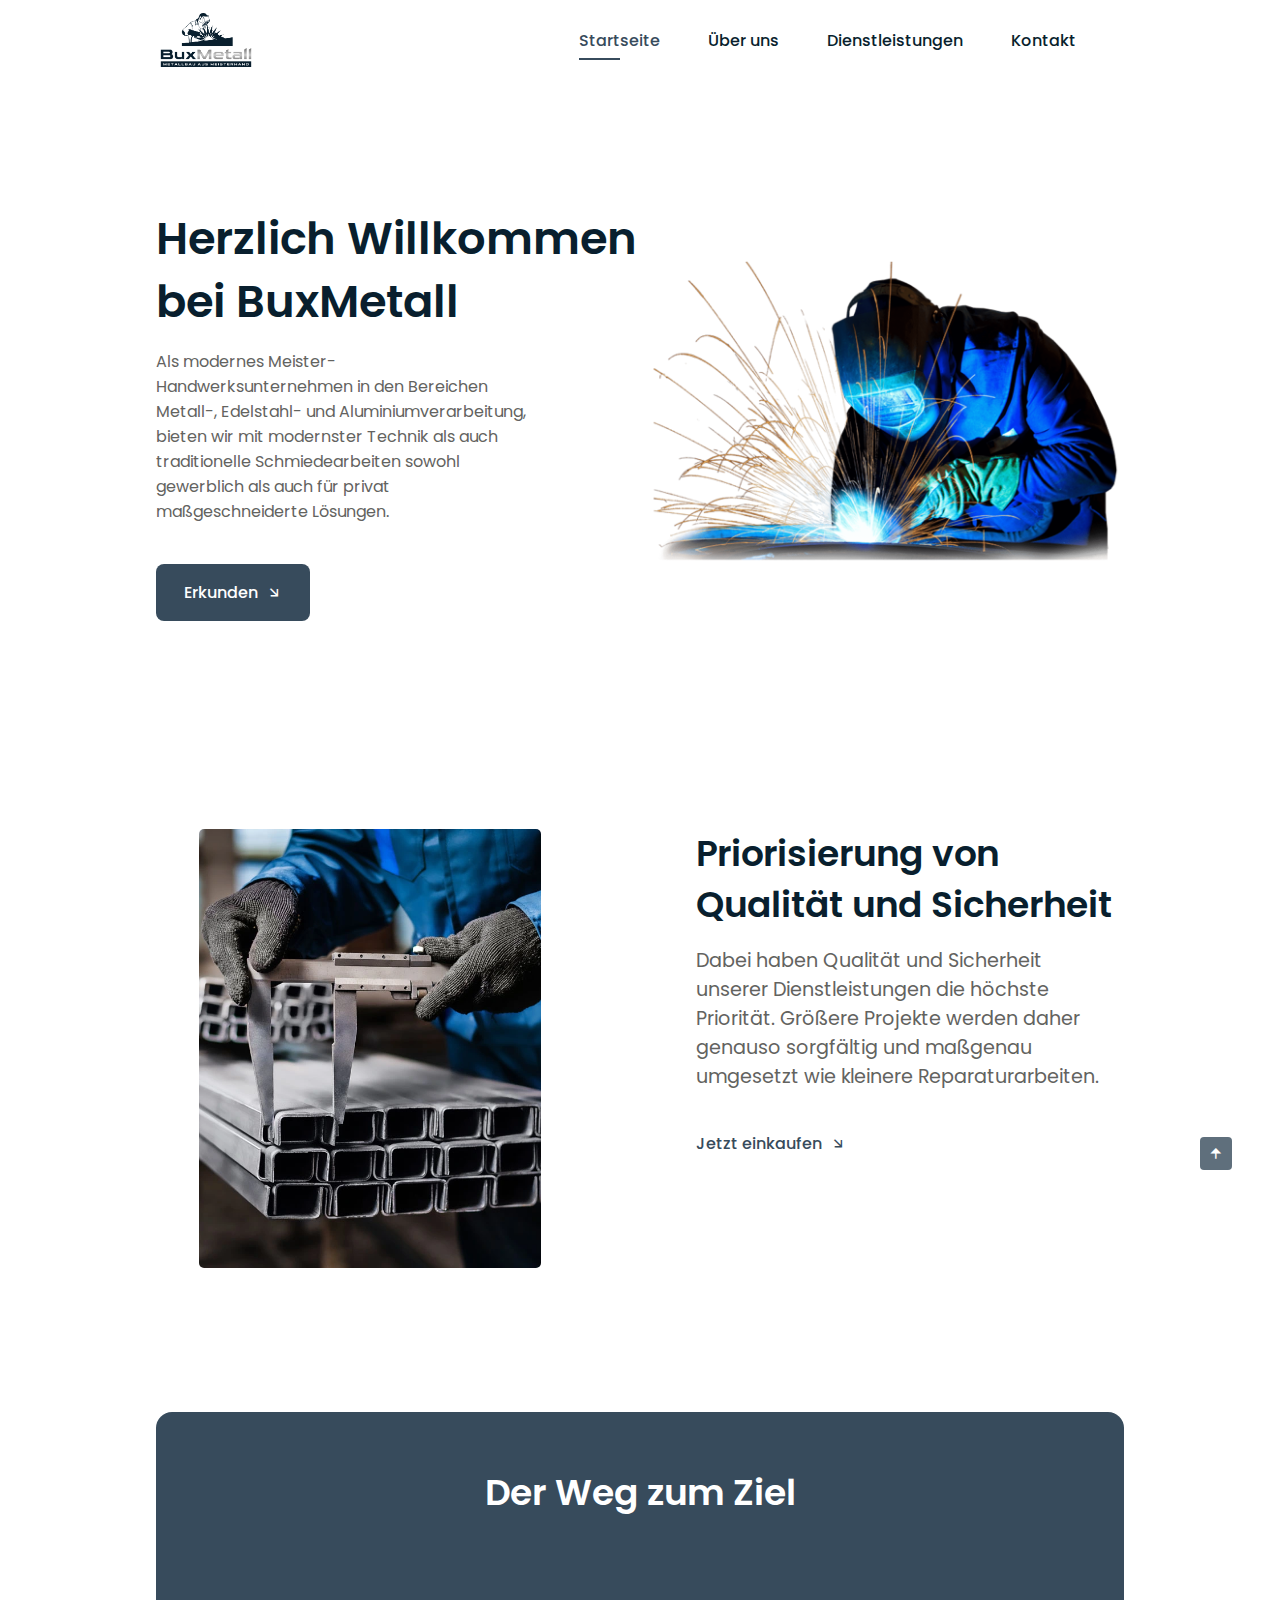
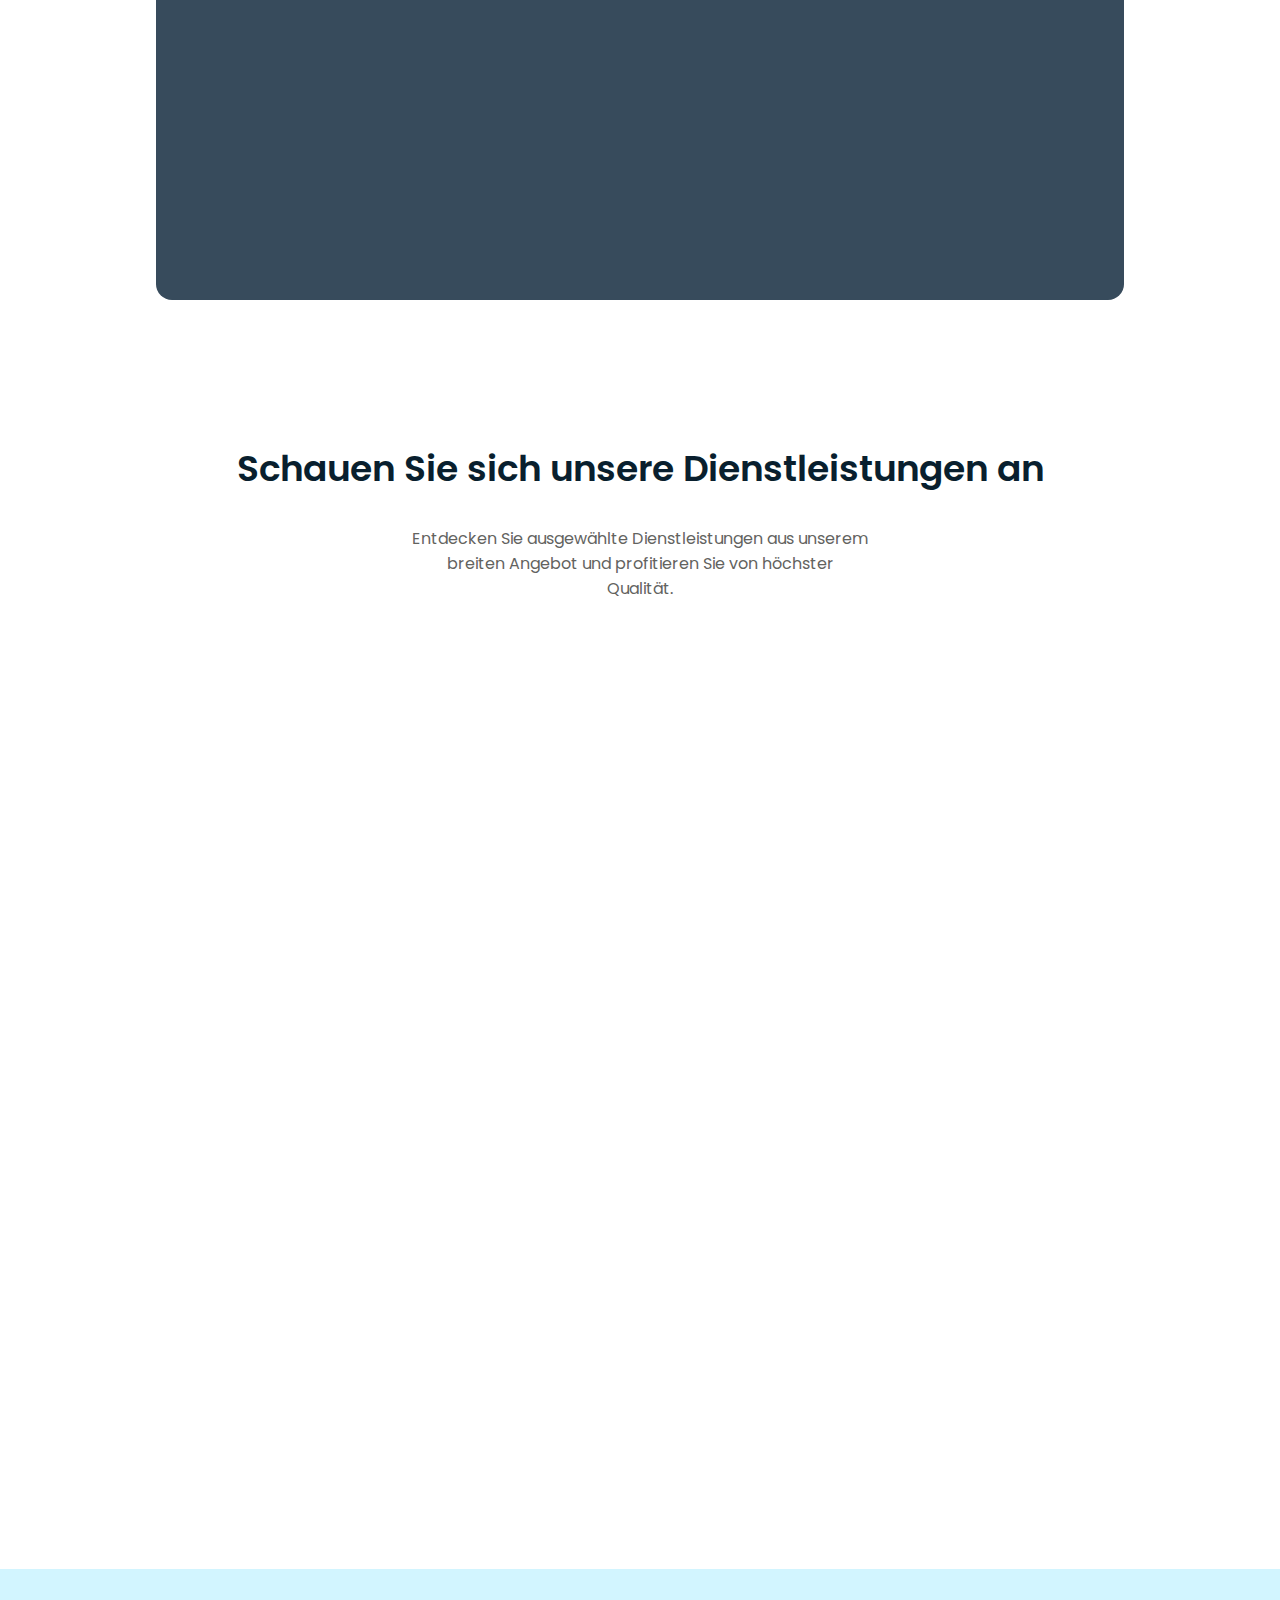
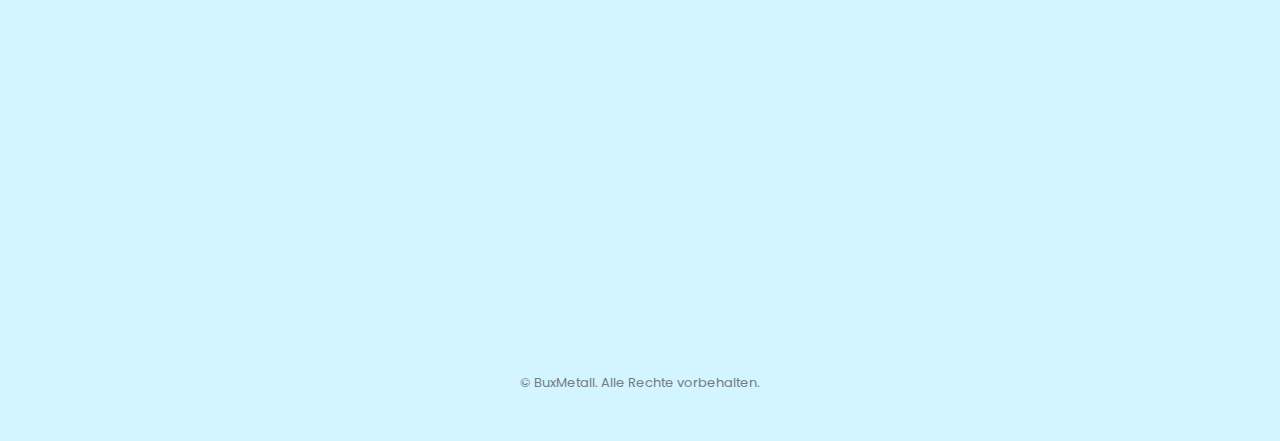
==== index.html @ 5f6705a1 "sa" ====
<!DOCTYPE html>
<html lang="de">
  <head>
    <meta charset="UTF-8" />
    <meta http-equiv="X-UA-Compatible" content="IE=edge" />
    <meta name="viewport" content="width=device-width, initial-scale=1.0" />
    <link
      rel="shortcut icon"
      href="images/BuxMetall-min.ico"
      type="image/x-icon"
    />
    <link href="css/remixi/fonts/remixicon.css" rel="stylesheet" />
    <link rel="stylesheet" href="css/master.css" />
    <title>BuxMetall</title>
  </head>
  <body>
    <!-- ========== HEADER ========== -->
    <header class="header" id="header">
      <nav class="nav container">
        <a href="#" class="nav__logo">
          <img src="images/BuxMetall-min.png" alt="" />
        </a>
        <div class="nav__menu" id="nav-menu">
          <ul class="nav__list">
            <li class="nav__item">
              <a href="#home" class="nav__link active-link">Startseite</a>
            </li>
            <li class="nav__item">
              <a href="#about" class="nav__link">Über uns</a>
            </li>
            <li class="nav__item">
              <a href="#products" class="nav__link">Dienstleistungen</a>
            </li>
            <li class="nav__item">
              <a href="#contact" class="nav__link">Kontakt</a>
            </li>
          </ul>
          <div class="nav__close" id="nav-close">
            <i class="ri-close-line"></i>
          </div>
        </div>
        <div class="nav__btns">
          <div class="nav__toggle" id="nav-toggle">
            <i class="ri-menu-line"></i>
          </div>
        </div>
      </nav>
    </header>
    <main class="main">
      <section class="home" id="home">
        <div class="home__container container grid">
          <img
            src="images/metalwork.webp"
            alt=""
            class="home__img"
            data-reveal="right"
            style="--delay: 0.3s"
          />
          <div class="home__data" data-reveal="left" style="--delay: 0.3s">
            <h1 class="home__title">
              Herzlich Willkommen <br />
              bei BuxMetall
            </h1>
            <p class="home__description">
              Als modernes Meister-Handwerksunternehmen in den Bereichen
              Metall-, Edelstahl- und Aluminiumverarbeitung, bieten wir mit
              modernster Technik als auch traditionelle Schmiedearbeiten sowohl
              gewerblich als auch für privat maßgeschneiderte Lösungen.
            </p>
            <a href="#about" class="button button--flex">
              Erkunden <i class="ri-arrow-right-down-line button__icon"></i>
            </a>
          </div>
        </div>
      </section>
      <section class="about section container" id="about">
        <div class="about__container grid">
          <img
            src="images/about-2.webp"
            loading="lazy"
            alt=""
            class="about__img"
            data-reveal="left"
            style="--delay: 0.2s"
          />
          <div class="about__data" data-reveal="right" style="--delay: 0.2s">
            <h2 class="section__title about__title">
              Priorisierung von Qualität und Sicherheit
            </h2>
            <div class="about__details">
              <p class="about__details-description">
                Dabei haben Qualität und Sicherheit unserer Dienstleistungen die
                höchste Priorität. Größere Projekte werden daher genauso
                sorgfältig und maßgenau umgesetzt wie kleinere
                Reparaturarbeiten.
              </p>
            </div>
            <a class="button--link button--flex">
              Jetzt einkaufen
              <i class="ri-arrow-right-down-line button__icon"></i>
            </a>
          </div>
        </div>
      </section>
      <!-- ========== STEPS ========== -->
      <section class="steps section container">
        <div class="steps__bg">
          <h2 class="section__title-center steps__title">Der Weg zum Ziel</h2>
          <div class="steps__container grid">
            <div class="steps__card" data-reveal style="--delay: 0.1s">
              <div class="steps__card-number">01</div>
              <h2 class="steps__card-title">Planung</h2>
              <p class="steps__card-description">
                Mit modernster Planungstechnologie und vertrauenswürdiger
                Beratung zum Modell Ihrer Idee.
              </p>
            </div>
            <div class="steps__card" data-reveal style="--delay: 0.2s">
              <div class="steps__card-number">02</div>
              <h2 class="steps__card-title">Anfertigung</h2>
              <p class="steps__card-description">
                Die Verarbeitung Ihres Wunschprojekts.
              </p>
            </div>
            <div class="steps__card" data-reveal style="--delay: 0.3s">
              <div class="steps__card-number">03</div>
              <h2 class="steps__card-title">Montage</h2>
              <p class="steps__card-description">
                Die erfolgreiche Montage Ihres Wunschprojekts.
              </p>
            </div>
          </div>
        </div>
      </section>
      <!--==================== PRODUCTS ====================-->
      <section class="products section container" id="products">
        <h2 class="section__title-center">
          Schauen Sie sich unsere Dienstleistungen an
        </h2>
        <p class="product__description">
          Entdecken Sie ausgewählte Dienstleistungen aus unserem breiten Angebot
          und profitieren Sie von höchster Qualität.
        </p>
        <div class="product__container grid">
          <article class="product__card" data-reveal style="--delay: 0.2s">
            <div class="product__circle"></div>
            <img
              src="images/service1.webp"
              alt="service"
              class="product__img"
              loading="lazy"
            />
            <h3 class="product__title">Balkone</h3>
          </article>
          <article class="product__card" data-reveal style="--delay: 0.2s">
            <div class="product__circle"></div>
            <img
              src="images/service2.webp"
              alt="service"
              class="product__img"
              loading="lazy"
            />
            <h3 class="product__title">Edelstahlhandläufe</h3>
          </article>
          <article class="product__card" data-reveal style="--delay: 0.2s">
            <div class="product__circle"></div>
            <img
              src="images/newserv.webp"
              alt="service"
              class="product__img"
              loading="lazy"
            />
            <h3 class="product__title">Absperrungen</h3>
          </article>
          <article class="product__card" data-reveal style="--delay: 0s">
            <div class="product__circle"></div>
            <img
              src="images/service4.webp"
              alt="service"
              class="product__img"
              loading="lazy"
            />
            <h3 class="product__title">Überdachungen</h3>
          </article>
          <article class="product__card" data-reveal style="--delay: 0s">
            <div class="product__circle"></div>
            <img
              src="images/service5test.webp"
              alt="service"
              class="product__img"
              loading="lazy"
            />
            <h3 class="product__title">Türen</h3>
          </article>
          <article class="product__card" data-reveal style="--delay: 0s">
            <div class="product__circle"></div>
            <img
              src="images/newserv2.webp"
              alt="service"
              class="product__img"
              loading="lazy"
            />
            <h3 class="product__title">Eingänge</h3>
          </article>
        </div>
      </section>

      <!--==================== CONTACT ====================-->
      <section class="contact section container" id="contact">
        <div class="contact__container grid">
          <div class="contact__box" data-reveal="left" style="--delay: 0.2s">
            <h2 class="section__title">
              Kontaktieren Sie uns gerne. Wir erstellen Ihnen ein Angebot für
              Ihr persönliches Projekt.
            </h2>
          </div>
          <div class="contact__data" data-reveal="right" style="--delay: 0.2s">
            <div class="contact__information">
              <h3 class="contact__subtitle">Telefonische Erreichbarkeit</h3>
              <span class="contact__description">
                <i class="ri-phone-line contact__icon"></i>
                +49015758510192
              </span>
            </div>
            <div class="contact__information">
              <h3 class="contact__subtitle">Schreiben Sie uns per E-Mail</h3>
              <span class="contact__description">
                <i class="ri-mail-line contact__icon"></i>
                info@buxmetall.de
              </span>
            </div>
          </div>
        </div>
      </section>
      <!--==================== FOOTER ====================-->
      <footer class="footer section">
        <div
          class="footer__container grid container"
          data-reveal
          style="--delay: 0.2s"
        >
          <div class="footer__content">
            <img
              class="footer-img"
              src="images/BuxMetall-min.png"
              loading="lazy"
              alt=""
            />
          </div>
          <div class="footer__content">
            <h3 class="footer__title">Adresse</h3>
            <ul class="footer__data">
              <li class="footer__information">Matthias-Claudius-Straße 12</li>
              <li class="footer__information">21629 Neu Wulmstorf</li>
            </ul>
          </div>
          <div class="footer__content">
            <h3 class="footer__title">Öffnungszeiten</h3>
            <ul class="footer__data">
              <li class="footer__information">
                <div class="footer__information-title">Montag – Donnerstag</div>
                <div class="footer__information-hours">
                  Von 07:00 Uhr bis 17:00 Uhr
                </div>
              </li>
              <li class="footer__information">
                <div class="footer__information-title">Freitag</div>
                <div class="footer__information-hours">
                  Von 07:00 Uhr bis 13:30 Uhr
                </div>
              </li>
            </ul>
          </div>

          <div class="footer__content">
            <h3 class="footer__title">Kontaktiere uns</h3>
            <ul class="footer__data">
              <li class="footer__information">+49015758510192</li>
              <li class="social">
                <a
                  href="https://www.facebook.com/profile.php?id=100093077660951"
                  class="footer__social-link"
                >
                  <i class="ri-facebook-fill"></i>
                </a>
                <a
                  href="https://www.instagram.com/bux.metall/?igshid=MzRlODBiNWFlZA%3D%3D/"
                  class="footer__social-link"
                >
                  <i class="ri-instagram-line"></i>
                </a>
                <a
                  href="https://wa.me/49015758510192"
                  class="footer__social-link"
                >
                  <i class="ri-whatsapp-fill"></i>
                </a>
              </li>
            </ul>
          </div>
        </div>
        <p class="footer__copy">&#169; BuxMetall. Alle Rechte vorbehalten.</p>
      </footer>
      <!-- ========== SCROLL UP ========== -->
      <a href="#" class="scrollup" id="scroll-up">
        <i class="ri-arrow-up-fill scrollup__icon"></i>
      </a>
    </main>
    <script src="js/main.js"></script>
  </body>
</html>
---- css/master.css ----
@import url("https://fonts.googleapis.com/css2?family=Poppins:wght@400;500;600;700&display=swap");

/*=============== VARIABLES CSS ===============*/
:root {
  --header-height: 3.5rem; /*56px*/

  /*========== Colors ==========*/
  /*Color mode HSL(hue, saturation, lightness)*/
  --hue: 152;
  --first-color: #374b5c;
  --first-color-alt: #2c3c4b;
  --first-color-light: #91c6f5;
  --first-color-lighten: #f1f1e6;
  --title-color: #091f2e;
  --text-color: #63635f;
  --text-color-light: #767c81;
  --body-color: hsl(var(--hue), 0%, 100%);
  --container-color: #fff;

  /*========== Font and typography ==========*/
  /*.5rem = 8px | 1rem = 16px ...*/
  --body-font: "Poppins", sans-serif;
  --big-font-size: 2rem;
  --h1-font-size: 1.5rem;
  --h2-font-size: 1.25rem;
  --h3-font-size: 1rem;
  --normal-font-size: 0.938rem;
  --small-font-size: 0.813rem;
  --smaller-font-size: 0.75rem;

  /*========== Font weight ==========*/
  --font-medium: 500;
  --font-semi-bold: 600;

  /*========== Margenes Bottom ==========*/
  /*.5rem = 8px | 1rem = 16px ...*/
  --mb-0-5: 0.5rem;
  --mb-0-75: 0.75rem;
  --mb-1: 1rem;
  --mb-1-5: 1.5rem;
  --mb-2: 2rem;
  --mb-2-5: 2.5rem;

  /*========== z index ==========*/
  --z-tooltip: 10;
  --z-fixed: 100;
}

/* Responsive typography */
@media screen and (min-width: 968px) {
  :root {
    --big-font-size: 3.5rem;
    --h1-font-size: 2.25rem;
    --h2-font-size: 1.5rem;
    --h3-font-size: 1.25rem;
    --normal-font-size: 1rem;
    --small-font-size: 0.875rem;
    --smaller-font-size: 0.813rem;
  }
}
/* ========== BASE ========== */
* {
  box-sizing: border-box;
  padding: 0;
  margin: 0;
}

html {
  scroll-behavior: smooth;
}

body,
button,
input,
textarea {
  font-family: var(--body-font);
  font-size: var(--normal-font-size);
}

body {
  margin: var(--header-height) 0 0 0;
  background-color: var(--body-color);
  color: var(--text-color);
  transition: 0.4s ease-in-out;
  -webkit-transition: 0.4s ease-in-out;
  -moz-transition: 0.4s ease-in-out;
  -ms-transition: 0.4s ease-in-out;
  -o-transition: 0.4s ease-in-out;
}
button {
  cursor: pointer;
  border: none;
  outline: none;
}

h1,
h2,
h3 {
  color: var(--title-color);
  font-weight: var(--font-semi-bold);
}

ul {
  list-style: none;
}
a {
  text-decoration: none;
}
image {
  max-width: 100%;
  height: auto;
}

.nav__btns {
  display: inline-flex;
  align-items: center;
  column-gap: 1rem;
}

/* ======== REUSABLE CSS CLASES ========== */

.section {
  padding: 5.5rem 0 1rem;
}

.section__title,
.section__title-center {
  font-size: var(--h2-font-size);
  margin-bottom: var(--mb-2);
  line-height: 140%;
}

.section__title-center {
  text-align: center;
}

.container {
  max-width: 968px;
  margin-left: var(--mb-1-5);
  margin-right: var(--mb-1-5);
}
.grid {
  display: grid;
}
.main {
  overflow: hidden;
}
/* ========== HEADER ========== */

.header {
  width: 100%;
  background-color: var(--body-color);
  position: fixed;
  top: 0;
  left: 0;
  z-index: var(--z-fixed);
  transition: 0.4s ease-in-out;
  -webkit-transition: 0.4s ease-in-out;
  -moz-transition: 0.4s ease-in-out;
  -ms-transition: 0.4s ease-in-out;
  -o-transition: 0.4s ease-in-out;
}

.nav {
  height: var(--header-height);
  display: flex;
  justify-content: space-between;
  align-items: center;
}

.nav__logo,
.nav__toggle,
.nav__close {
  color: var(--title-color);
}
.nav__logo {
  width: 100px;
  height: 100px;
  text-transform: uppercase;
  font-weight: 700;
  letter-spacing: -1px;
  display: inline-flex;
  align-items: center;
  column-gap: 0.5rem;
  transition: 0.3s;
  -webkit-transition: 0.3s;
  -moz-transition: 0.3s;
  -ms-transition: 0.3s;
  -o-transition: 0.3s;
}
.nav__logo img {
  width: 100%;
  height: 100%;
}
.nav__logo:hover {
  color: var(--first-color);
}

.nav__logo-icon {
  font-size: 1.15rem;
  color: var(--first-color);
}

.nav__toggle {
  display: inline-flex;
  font-size: 1.25rem;
  cursor: pointer;
}

@media screen and (max-width: 767px) {
  .nav__menu {
    position: fixed;
    background-color: var(--container-color);
    width: 80%;
    height: 100%;
    top: 0;
    right: -100%;
    box-shadow: -2px 0 4px hsla(var(--hue), 24%, 15%, 0.1);
    padding: 4rem 0 0 3rem;
    border-radius: 1rem 0 0 1rem;
    -webkit-border-radius: 1rem 0 0 1rem;
    -moz-border-radius: 1rem 0 0 1rem;
    -ms-border-radius: 1rem 0 0 1rem;
    -o-border-radius: 1rem 0 0 1rem;
    transition: 0.3s;
    -webkit-transition: 0.3s;
    -moz-transition: 0.3s;
    -ms-transition: 0.3s;
    -o-transition: 0.3s;
    z-index: var(--z-fixed);
  }
}

.nav__close {
  position: absolute;
  font-size: 1.5rem;
  top: 1rem;
  right: 1.25rem;
  cursor: pointer;
}

.nav__list {
  display: flex;
  flex-direction: column;
  row-gap: 1.5rem;
}
.nav__link {
  color: var(--title-color);
  font-weight: var(--font-medium);
  transition: 0.3s;
  -webkit-transition: 0.3s;
  -moz-transition: 0.3s;
  -ms-transition: 0.3s;
  -o-transition: 0.3s;
}

.nav__link:hover {
  color: var(--first-color);
}

.show-menu {
  right: 0;
}
.scroll-header {
  box-shadow: 0 1px 4px hsla(var(--hue), 4%, 15%, 0.1);
}

.active-link {
  position: relative;
  color: var(--first-color);
}
.active-link::after {
  content: "";
  width: 50%;
  height: 2px;
  background-color: var(--first-color);
  position: absolute;
  left: 0;
  bottom: -0.5rem;
}

/*=============== HOME ===============*/

.home {
  padding: 3.5rem 0 2rem;
}

.home__container {
  position: relative;
  row-gap: 2rem;
}

.home__img {
  max-width: 100%;
  height: auto;
  justify-self: center;
}

.home__title {
  font-size: 2.8rem;
  line-height: 140%;
  margin-bottom: var(--mb-1);
}

.home__description {
  margin-bottom: var(--mb-2-5);
}

/*=============== buttons ===============*/
.button {
  display: inline-block;
  background-color: var(--first-color);
  color: #fff;
  padding: 1rem 1.75rem;
  font-weight: var(--font-medium);
  border-radius: 0.5rem;
  -webkit-border-radius: 0.5rem;
  -moz-border-radius: 0.5rem;
  -ms-border-radius: 0.5rem;
  -o-border-radius: 0.5rem;
  transition: 0.3s;
  -webkit-transition: 0.3s;
  -moz-transition: 0.3s;
  -ms-transition: 0.3s;
  -o-transition: 0.3s;
}

.button__icon {
  transition: 0.3s;
  -webkit-transition: 0.3s;
  -moz-transition: 0.3s;
  -ms-transition: 0.3s;
  -o-transition: 0.3s;
}
.button:hover .button__icon {
  transform: translateX(0.25rem);
  -webkit-transform: translateX(0.25rem);
  -moz-transform: translateX(0.25rem);
  -ms-transform: translateX(0.25rem);
  -o-transform: translateX(0.25rem);
}
.button--flex {
  display: inline-flex;
  align-items: center;
  column-gap: 0.5rem;
}
.button--link {
  color: var(--first-color);
  font-weight: var(--font-medium);
  cursor: pointer;
}
.button--link:hover .button__icon {
  transform: translateX(0.25rem);
  -webkit-transform: translateX(0.25rem);
  -moz-transform: translateX(0.25rem);
  -ms-transform: translateX(0.25rem);
  -o-transform: translateX(0.25rem);
}
/*=============== ABOUT ===============*/

.about {
  row-gap: 2rem;
}

.about__img {
  max-width: 80%;
  height: auto;
  justify-self: center;
  border-radius: 5px;
}
.about__title {
  margin-bottom: var(--mb-1);
}
.about__description {
  margin-bottom: var(--mb-2);
}
.about__details {
  display: grid;
  row-gap: 1rem;
  margin-bottom: var(--mb-2-5);
}
.about__details-description {
  display: inline-flex;
  column-gap: 0.5rem;
  font-size: 1.2rem;
  text-wrap: balance;
}
.about__container {
  row-gap: 2rem;
}

.about__details-icon {
  font-size: 1rem;
  color: var(--first-color);
  margin-top: 0.15rem;
}
/*=============== STEPS ===============*/

.steps__bg {
  background-color: var(--first-color);
  padding: 3rem 2rem 2rem;
  border-radius: 1rem;
  -webkit-border-radius: 1rem;
  -moz-border-radius: 1rem;
  -ms-border-radius: 1rem;
  -o-border-radius: 1rem;
}

.steps__container {
  gap: 2rem;
  padding-top: 1rem;
}
.steps__title {
  color: #fff;
}
.steps__card {
  background-color: var(--container-color);
  padding: 2.5rem 3rem 2rem 1.5rem;
  border-radius: 1rem;
  -webkit-border-radius: 1rem;
  -moz-border-radius: 1rem;
  -ms-border-radius: 1rem;
  -o-border-radius: 1rem;
}
.steps__card-number {
  display: inline-block;
  background-color: var(--first-color-alt);
  padding: 0.5rem 0.75rem;
  transition: 0.3s;
  -webkit-transition: 0.3s;
  -moz-transition: 0.3s;
  -ms-transition: 0.3s;
  -o-transition: 0.3s;
  border-radius: 0.25rem;
  -webkit-border-radius: 0.25rem;
  -moz-border-radius: 0.25rem;
  -ms-border-radius: 0.25rem;
  -o-border-radius: 0.25rem;
  font-size: var(--h2-font-size);
  margin-bottom: var(--mb-1-5);
  color: #fff;
}
.steps__card-description {
  font-size: var(--small-font-size);
}

.steps__card:hover .steps__card-number {
  transform: translateY(-0.25rem);
  -webkit-transform: translateY(-0.25rem);
  -moz-transform: translateY(-0.25rem);
  -ms-transform: translateY(-0.25rem);
  -o-transform: translateY(-0.25rem);
}

/*=============== PRODUCTS ===============*/

.product__description {
  text-align: center;
}
.product__container {
  padding: 3rem 0;
  grid-template-columns: repeat(2, 1fr);
  gap: 2.5rem 3rem;
}
.product__card {
  display: grid;
  position: relative;
}

.product__img {
  position: relative;
  width: 120px;
  height: 150px;
  justify-self: center;
  margin-bottom: var(--mb-0-75);
  transition: 0.3s;
  -webkit-transition: 0.3s;
  -moz-transition: 0.3s;
  -ms-transition: 0.3s;
  -o-transition: 0.3s;
}

.product__title,
.product__price {
  font-size: var(--small-font-size);
  font-weight: var(--font-semi-bold);
  color: var(--title-color);
}
.product__title {
  margin-bottom: 0.25rem;
  text-align: center;
}
.product__button {
  position: absolute;
  right: 0;
  bottom: 0;
  color: #fff;
  background-color: var(--first-color);
  padding: 0.25rem;
  border-radius: 0.35rem;
  -webkit-border-radius: 0.35rem;
  -moz-border-radius: 0.35rem;
  -ms-border-radius: 0.35rem;
  -o-border-radius: 0.35rem;
  font-size: 1.15rem;
}
.product__button:hover {
  background-color: var(--first-color-alt);
}
.product__circle {
  width: 90px;
  height: 90px;
  background-color: var(--first-color);
  border-radius: 50%;
  -webkit-border-radius: 50%;
  -moz-border-radius: 50%;
  -ms-border-radius: 50%;
  -o-border-radius: 50%;
  position: absolute;
  top: 18%;
  left: 5%;
}
.product__card:hover .product__img {
  transform: translateY(-0.5rem);
  -webkit-transform: translateY(-0.5rem);
  -moz-transform: translateY(-0.5rem);
  -ms-transform: translateY(-0.5rem);
  -o-transform: translateY(-0.5rem);
}

/*=============== CONTACT ===============*/

.contact__container {
  row-gap: 3.5rem;
}
.contact__data {
  display: grid;
  grid-template-columns: 1fr;
  justify-content: center;
  row-gap: 2rem;
}
.contact__subtitle {
  font-size: var(--normal-font-size);
  font-weight: var(--font-medium);
  color: var(--text-color);
  margin-bottom: var(--mb-0-5);
}
.contact__description {
  display: inline-flex;
  align-items: center;
  column-gap: 0.5rem;
  color: var(--title-color);
  font-weight: var(--font-medium);
}
.contact__icon {
  font-size: 1.25rem;
}

.contact__inputs {
  display: grid;
  row-gap: 2rem;
  margin-bottom: var(--mb-2-5);
}
.contact__content {
  position: relative;
  height: 3rem;
  border-bottom: 1px solid var(--title-color);
}

.contact__input {
  position: absolute;
  top: 0;
  left: 0;
  width: 100%;
  height: 100%;
  padding: 1rem 1rem 1rem 0;
  background: none;
  border: none;
  outline: none;
  z-index: 1;
}
.contact__label {
  position: absolute;
  top: 0.75rem;
  width: 100%;
  font-size: var(--small-font-size);
  color: var(--text-color-light);
  transition: 0.3s;
  -webkit-transition: 0.3s;
  -moz-transition: 0.3s;
  -ms-transition: 0.3s;
  -o-transition: 0.3s;
}
.contact__area {
  height: 7rem;
}

.contact__area textarea {
  resize: none;
}
.contact__input:focus + .contact__label {
  top: -0.75rem;
  left: 0;
  font-size: var(--smaller-font-size);
  z-index: 10;
}
.contact__input:not(:placeholder-shown).contact__input:not(:focus)
  + .contact__label {
  top: -0.75rem;
  font-size: var(--smaller-font-size);
  z-index: 10;
}

/*=============== FOOTER ===============*/
.footer {
  background-color: #d2f5ff;
}
.footer__container {
  row-gap: 3rem;
  grid-template-columns: repeat(auto-fill, minmax(200px, 1fr));
  align-items: center;
  justify-items: start;
  column-gap: 2rem;
}

.footer__logo {
  display: inline-flex;
  align-items: center;
  column-gap: 0.5rem;
  color: var(--title-color);
  text-transform: uppercase;
  font-weight: 700;
  letter-spacing: -1px;
  margin-bottom: var(--mb-2-5);
  transition: 0.3s;
  -webkit-transition: 0.3s;
  -moz-transition: 0.3s;
  -ms-transition: 0.3s;
  -o-transition: 0.3s;
}
.footer-img {
  width: 150px;
}
.footer__logo-icon {
  font-size: 1.15rem;
  color: var(--first-color);
}
.footer__logo:hover {
  color: var(--first-color);
}
.footer__title {
  font-size: var(--h3-font-size);
  margin-bottom: var(--mb-1-5);
}
.footer__subscribe {
  background-color: var(--first-color-lighten);
  padding: 0.75rem;
  display: flex;
  justify-content: space-between;
  border-radius: 0.5rem;
  -webkit-border-radius: 0.5rem;
  -moz-border-radius: 0.5rem;
  -ms-border-radius: 0.5rem;
  -o-border-radius: 0.5rem;
}
.footer__input {
  width: 70%;
  padding: 0 0.5rem;
  background: none;
  color: var(--text-color);
  border: none;
  outline: none;
}
.footer__button {
  padding: 1rem;
}
.footer__data {
  display: grid;
  row-gap: 0.75rem;
}
.footer__data .social {
  display: flex;
  gap: 1rem;
  margin-left: -1rem;
}
.footer__information {
  font-size: var(--small-font-size);
}
.footer__information .footer__information-title {
  font-size: 0.85rem;
  font-weight: bold;
  color: var;
  color: var(--first-color-alt);
  margin-bottom: 0.5rem;
}

.footer__social {
  display: inline-flex;
  column-gap: 0.75rem;
}
.footer__social-link {
  font-size: 2rem;
  color: var(--text-color);
  transition: 0.3s;
  -webkit-transition: 0.3s;
  -moz-transition: 0.3s;
  -ms-transition: 0.3s;
  -o-transition: 0.3s;
}
.footer__social-link i {
  width: 16px;
  height: 16px;
}
.footer__social-link:hover {
  transform: translateY(-0.25rem);
  -webkit-transform: translateY(-0.25rem);
  -moz-transform: translateY(-0.25rem);
  -ms-transform: translateY(-0.25rem);
  -o-transform: translateY(-0.25rem);
}

.footer__cards {
  display: inline-flex;
  column-gap: 0.5rem;
  align-items: center;
}
.footer__card {
  width: 35px;
}
.footer__copy {
  color: var(--text-color-light);
  font-size: var(--smaller-font-size);
  text-align: center;
  margin: 5rem 0 1rem;
}
/*=============== SCROLLUP ===============*/
.scrollup {
  position: fixed;
  display: inline-flex;
  right: 1rem;
  bottom: -30%;
  padding: 0.5rem;
  background-color: var(--first-color);
  border-radius: 0.25rem;
  -webkit-border-radius: 0.25rem;
  -moz-border-radius: 0.25rem;
  -ms-border-radius: 0.25rem;
  -o-border-radius: 0.25rem;
  z-index: var(--z-tooltip);
  opacity: 0.8;
  transition: 0.4s;
  -webkit-transition: 0.4s;
  -moz-transition: 0.4s;
  -ms-transition: 0.4s;
  -o-transition: 0.4s;
}
.scrollup__icon {
  font-size: 1rem;
  color: #fff;
}
.scrollup:hover {
  background-color: var(--first-color-alt);
  opacity: 1;
}
.show-scroll {
  bottom: 3rem;
}
/*=============== SCROLLBAR ===============*/
::-webkit-scrollbar {
  width: 0.6rem;
  background-color: var(--first-color-light);
}
::-webkit-scrollbar-thumb {
  background-color: var(--first-color);
  border-radius: 0.5rem;
  -webkit-border-radius: 0.5rem;
  -moz-border-radius: 0.5rem;
  -ms-border-radius: 0.5rem;
  -o-border-radius: 0.5rem;
}
/*=============== SCROLL REVEAL ===============*/

[data-reveal] {
  transform: translateY(50px);
  opacity: 0;
  transition: 1s ease var(--delay);
}
[data-reveal="left"] {
  transform: translate(-50px, 0);
}
[data-reveal="right"] {
  transform: translate(50px, 0);
}
[data-reveal].revealed {
  transform: translate(0, 0);
  opacity: 1;
}
/*=============== BREAKPOINTS ===============*/
/* SMALL MEDIA */
@media screen and (max-width: 320px) {
  .container {
    margin-left: var(--mb-1);
    margin-right: var(--mb-1);
  }
  .home__title {
    font-size: var(--h1-font-size);
  }
  .steps__bg {
    padding: 2rem 1rem;
  }
  .steps__card {
    padding: 1.5rem;
    transition-delay: var(--delay);
  }

  .product__container {
    grid-template-columns: 0.6fr;
    justify-content: center;
  }
  .contact__container {
    row-gap: 1.5rem;
  }
  .contact__data {
    justify-content: start;
  }
}
/* MEDIUM MEDIA */
@media screen and (min-width: 576px) {
  .steps__container {
    grid-template-columns: repeat(2, 1fr);
  }
  .home__img {
    max-width: 80%;
  }
  .product__description {
    padding: 0 4rem;
  }
  .product__container {
    grid-template-columns: repeat(2, 170px);
    justify-content: center;
    column-gap: 5rem;
  }
  .contact__container {
    row-gap: 2.5rem;
  }
  .contact__data {
    grid-template-columns: repeat(2, 1fr);
  }
  .footer__container {
    grid-template-columns: 1fr 1fr;
    align-items: center;
    justify-items: center;
  }
  .footer__subscribe {
    width: 400px;
  }
}
@media screen and (min-width: 767px) {
  body {
    margin: 0;
  }
  .nav {
    height: calc(var(--header-height) + 1.5rem);
    column-gap: 3rem;
  }
  .nav__close,
  .nav__toggle {
    display: none;
  }
  .nav__list {
    flex-direction: row;
    column-gap: 3rem;
  }
  .nav__menu {
    margin-left: auto;
  }
  .home__container {
    grid-template-columns: repeat(2, 1fr);
    align-items: center;
  }
  .home {
    padding: 10rem 0 5rem;
  }
  .home__img {
    max-width: 100%;
    order: 1;
  }

  .about__container {
    grid-template-columns: repeat(2, 1fr);
  }
  .footer__container {
    grid-template-columns: repeat(2, 1fr);
    align-items: center;
  }
  .contact__container {
    grid-template-columns: 1fr;
    row-gap: 1rem;
  }

  .footer__container {
    column-gap: 3rem;
  }
  .footer__subscribe {
    width: initial;
  }
  .footer__social-link {
    font-size: 3rem;
  }
}
/* LARGE MEDIA */
@media screen and (min-width: 992px) {
  .container {
    margin-left: auto;
    margin-right: auto;
  }
  .section {
    padding: 8rem 0 1rem;
  }
  .section__title,
  .section__title-center {
    font-size: var(--h1-font-size);
  }
  .home {
    padding: 13rem 0 5rem;
  }
  .home__description {
    padding-right: 7rem;
  }
  .about__img {
    width: 380px;
  }
  .steps__container {
    grid-template-columns: repeat(3, 1fr);
  }
  .steps__bg {
    padding: 3.5rem 2.5rem;
  }
  .steps__card-title {
    font-size: var(--normal-font-size);
  }
  .product__description {
    padding: 0 16rem;
  }
  .product__container {
    padding: 4rem 0;
    grid-template-columns: repeat(3, 185px);
    gap: 4rem 6rem;
  }
  .product__img {
    width: 160px;
  }
  .product__circle {
    width: 110px;
    height: 110px;
  }
  .product__title,
  .product__price {
    font-size: var(--normal-font-size);
  }
  .contact__container {
    grid-template-columns: 1fr 1fr;
    justify-items: center;
  }
  .contact__data {
    grid-template-columns: 1fr;
  }
  .footer__logo {
    font-size: var(--h3-font-size);
  }
  .footer__container {
    grid-template-columns: repeat(4, 1fr);
    align-items: center;
    justify-items: center;
  }
  .footer__copy {
    margin: 7rem 0 2rem;
  }
}

@media screen and (min-width: 1200px) {
  .about__container {
    column-gap: 7rem;
  }
  .scrollup {
    right: 3rem;
  }
  .footer__container {
    max-width: 1100px;
  }
}
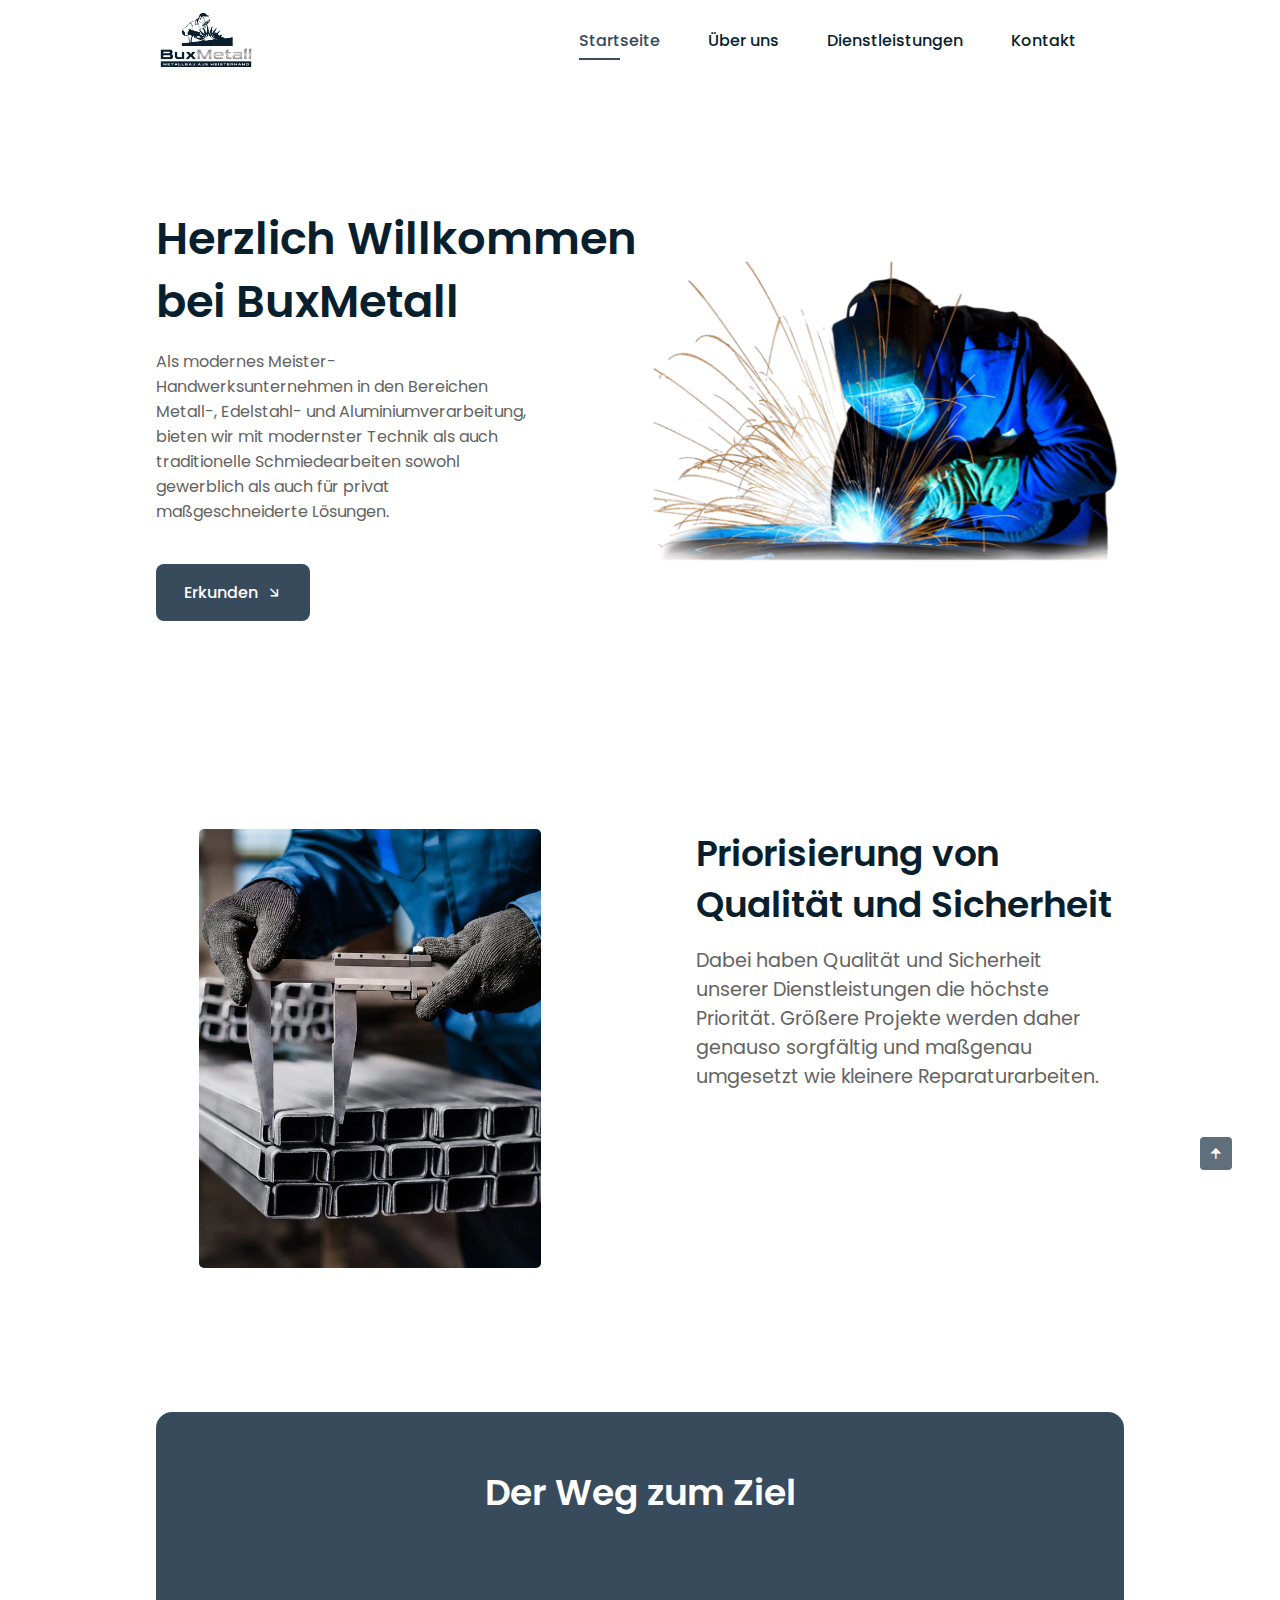
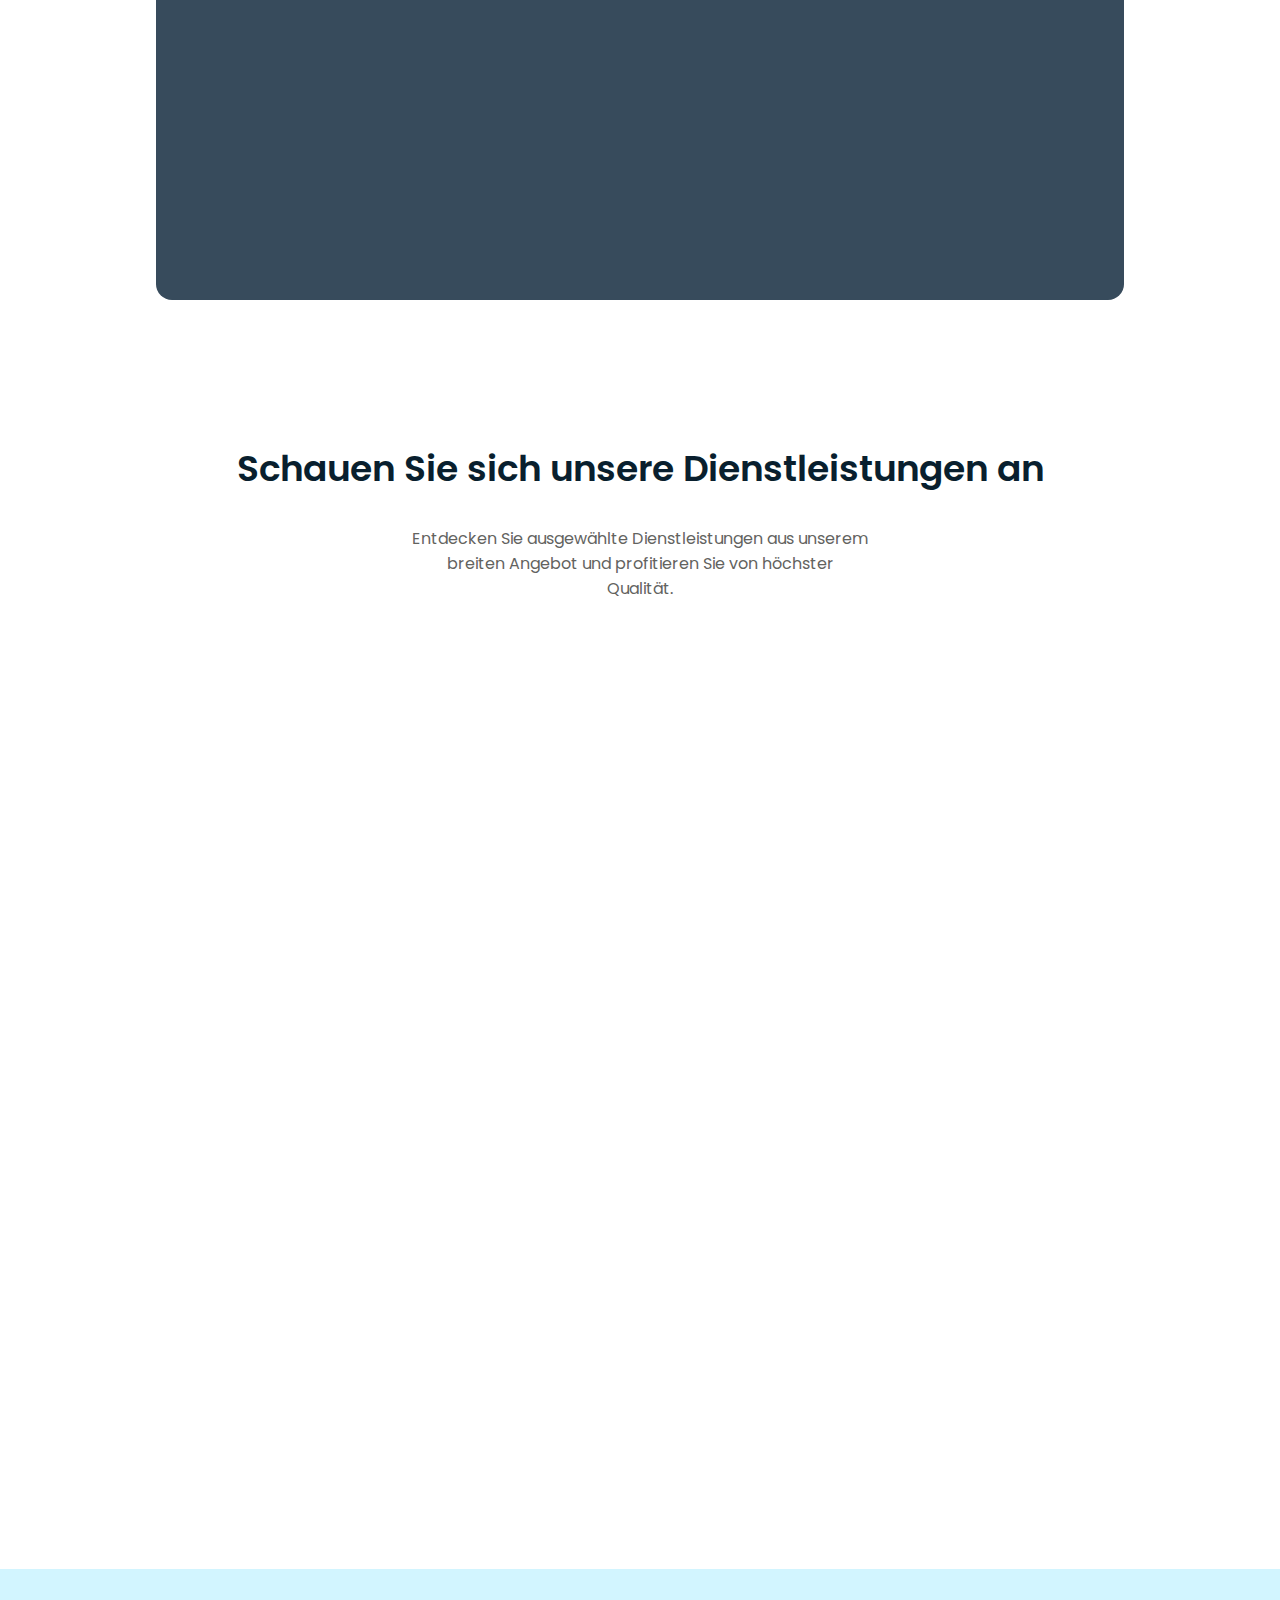
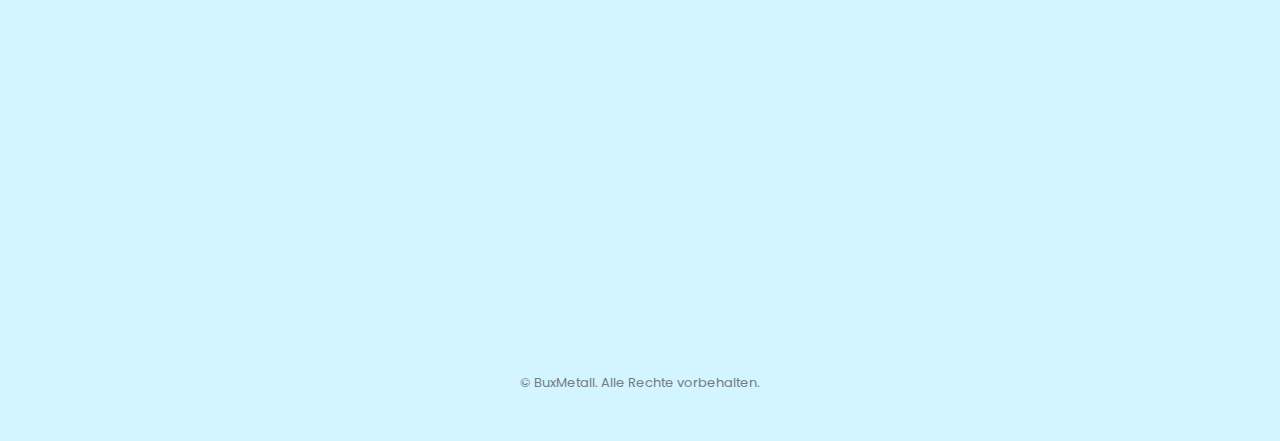
==== commit 993b0e9e: "Update index.html" ====
--- a/index.html
+++ b/index.html
@@ -95,11 +95,8 @@
                 Reparaturarbeiten.
               </p>
             </div>
-            <a class="button--link button--flex">
-              Jetzt einkaufen
-              <i class="ri-arrow-right-down-line button__icon"></i>
-            </a>
-          </div>
+          </div>
+
         </div>
       </section>
       <!-- ========== STEPS ========== -->
@@ -160,7 +157,7 @@
               class="product__img"
               loading="lazy"
             />
-            <h3 class="product__title">Edelstahlhandläufe</h3>
+            <h3 class="product__title">Treppenkonstruktionen</h3>
           </article>
           <article class="product__card" data-reveal style="--delay: 0.2s">
             <div class="product__circle"></div>
@@ -170,7 +167,7 @@
               class="product__img"
               loading="lazy"
             />
-            <h3 class="product__title">Absperrungen</h3>
+            <h3 class="product__title">Geländer</h3>
           </article>
           <article class="product__card" data-reveal style="--delay: 0s">
             <div class="product__circle"></div>
@@ -180,7 +177,7 @@
               class="product__img"
               loading="lazy"
             />
-            <h3 class="product__title">Überdachungen</h3>
+            <h3 class="product__title">Carports</h3>
           </article>
           <article class="product__card" data-reveal style="--delay: 0s">
             <div class="product__circle"></div>
@@ -190,7 +187,7 @@
               class="product__img"
               loading="lazy"
             />
-            <h3 class="product__title">Türen</h3>
+            <h3 class="product__title">Tore</h3>
           </article>
           <article class="product__card" data-reveal style="--delay: 0s">
             <div class="product__circle"></div>
@@ -200,7 +197,7 @@
               class="product__img"
               loading="lazy"
             />
-            <h3 class="product__title">Eingänge</h3>
+            <h3 class="product__title">Vordächer</h3>
           </article>
         </div>
       </section>
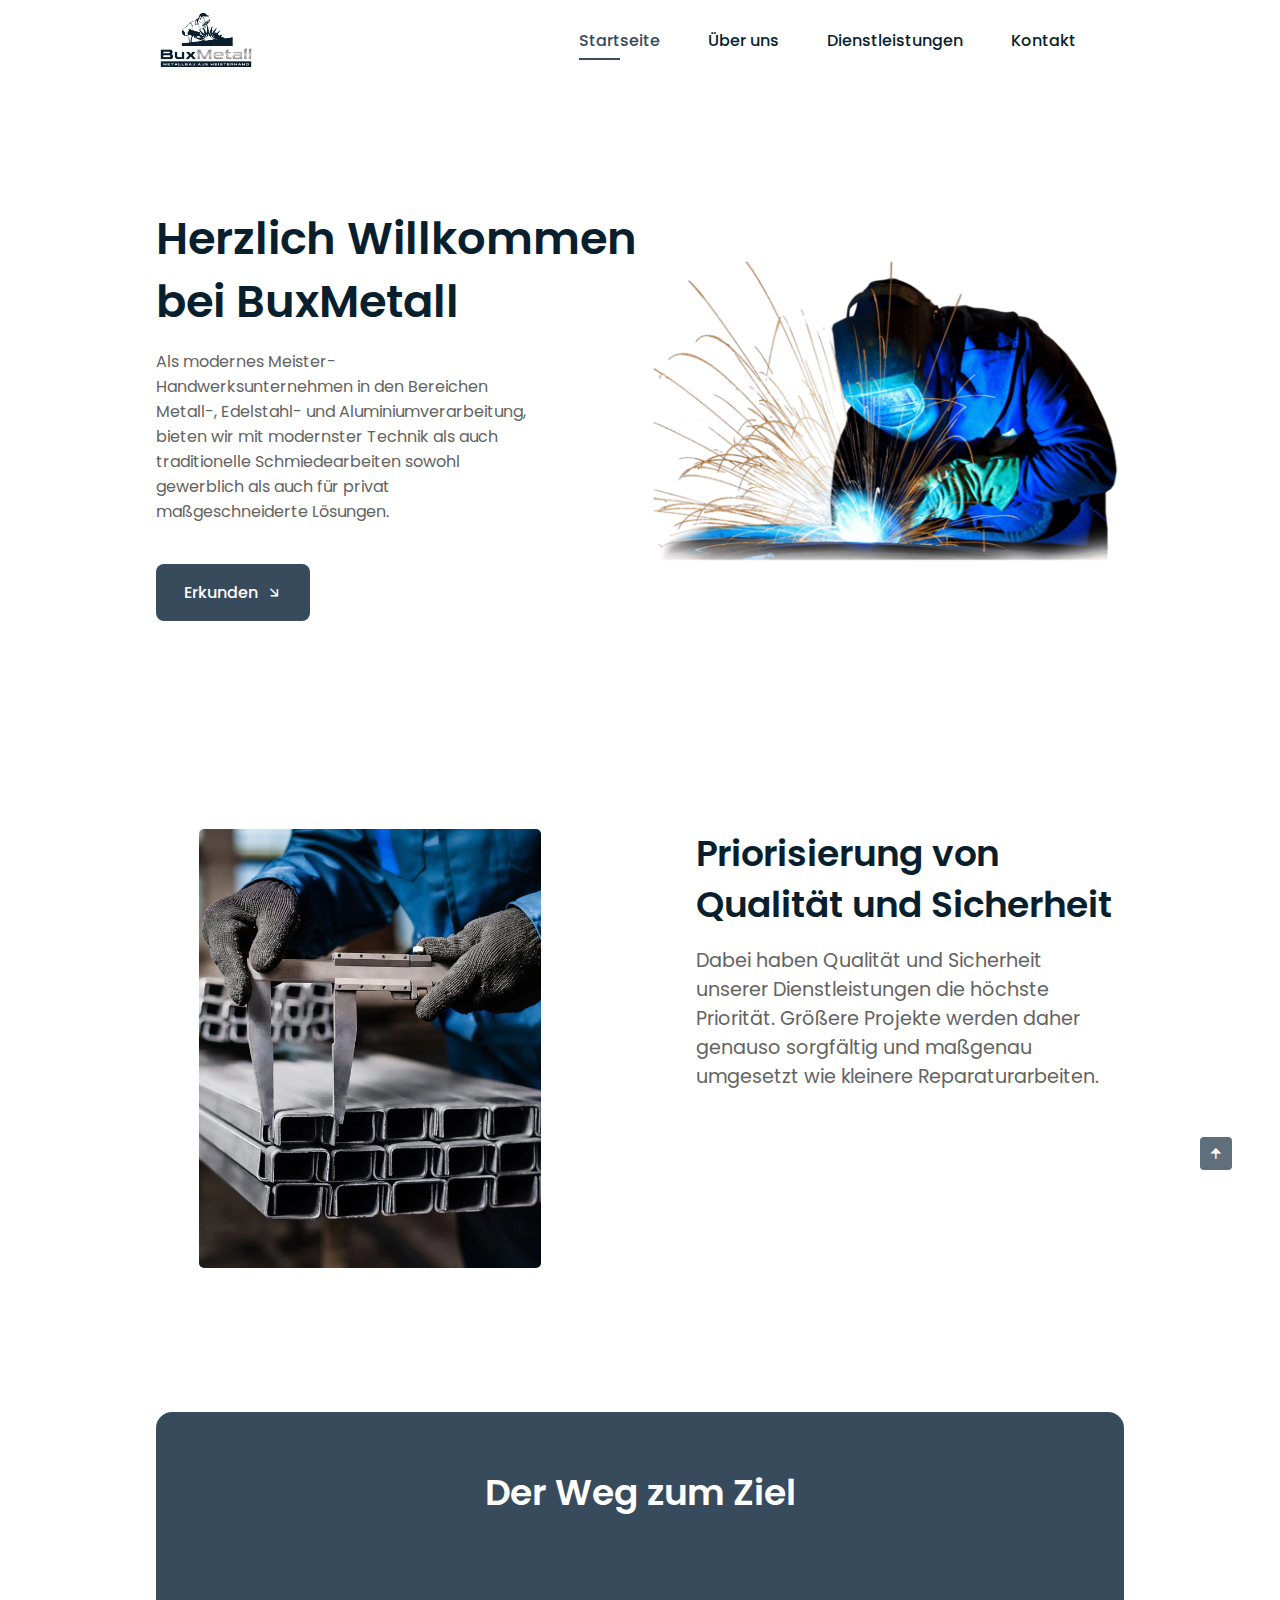
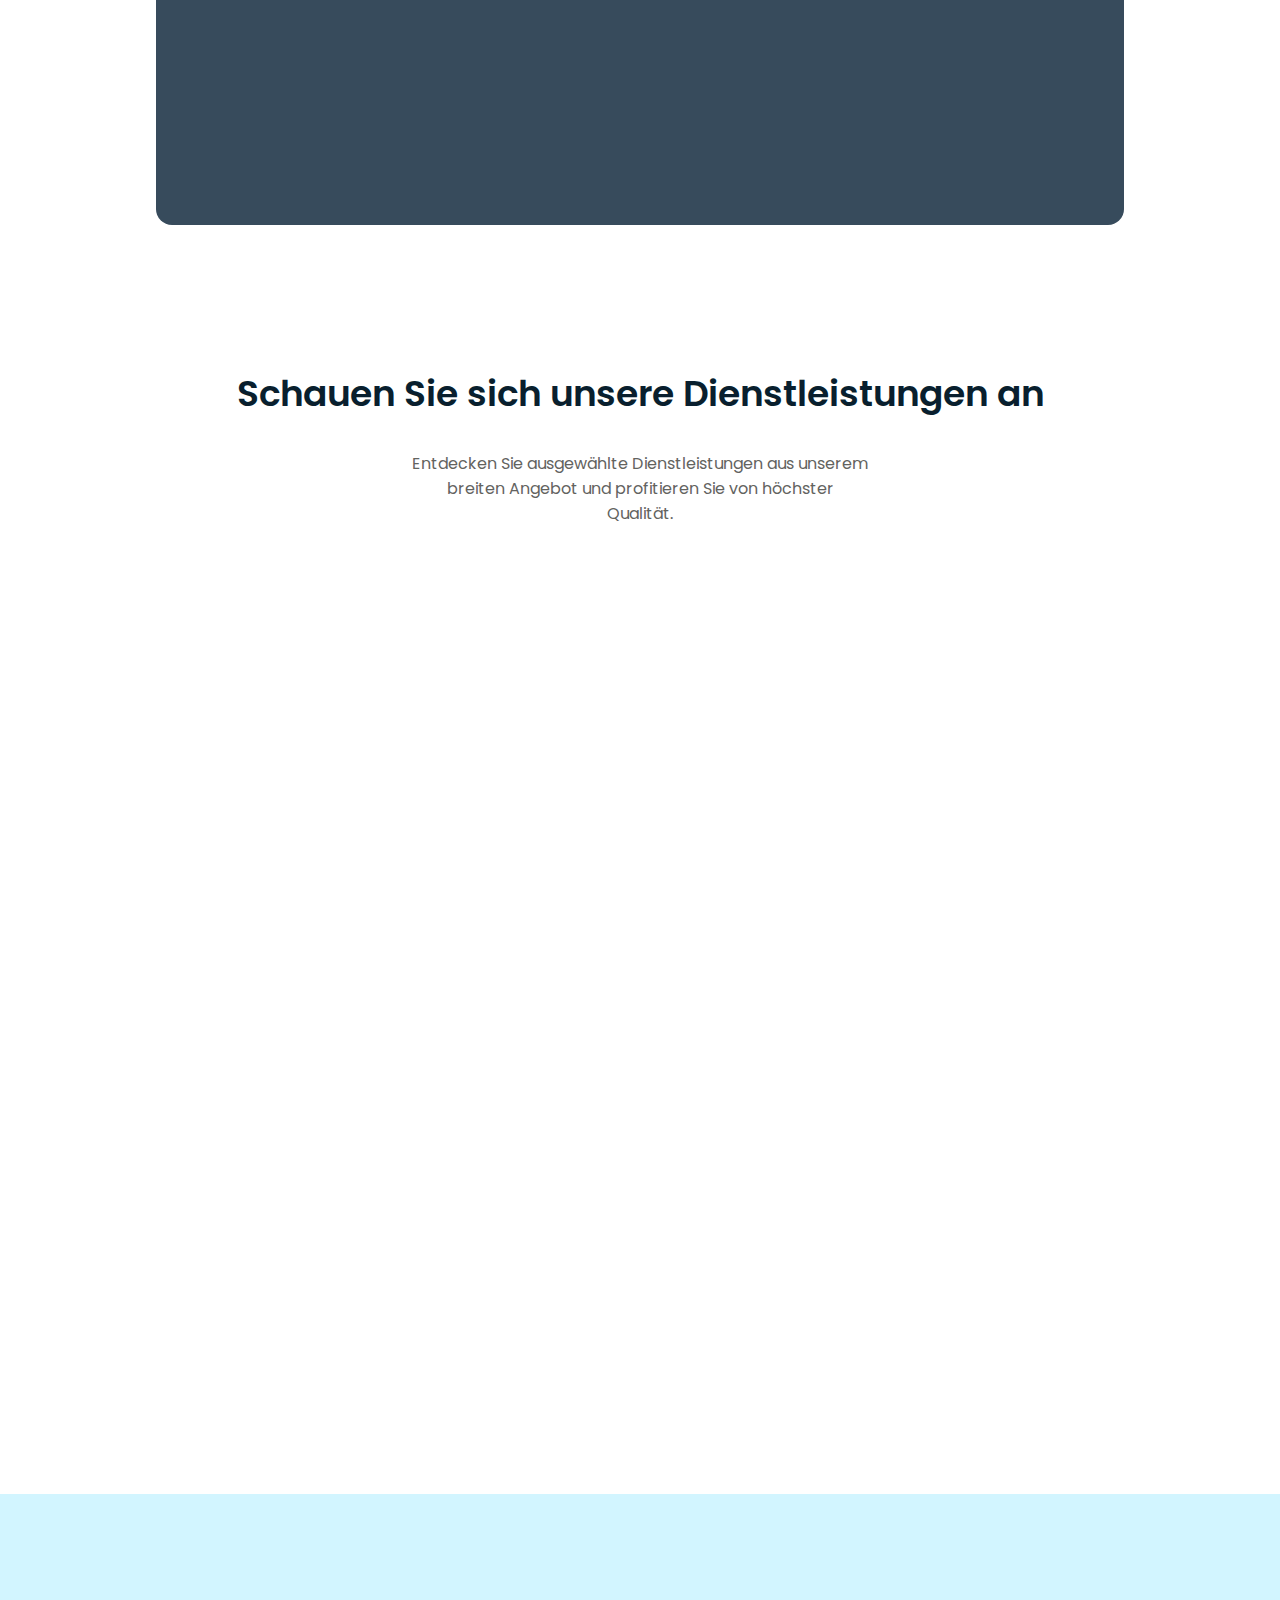
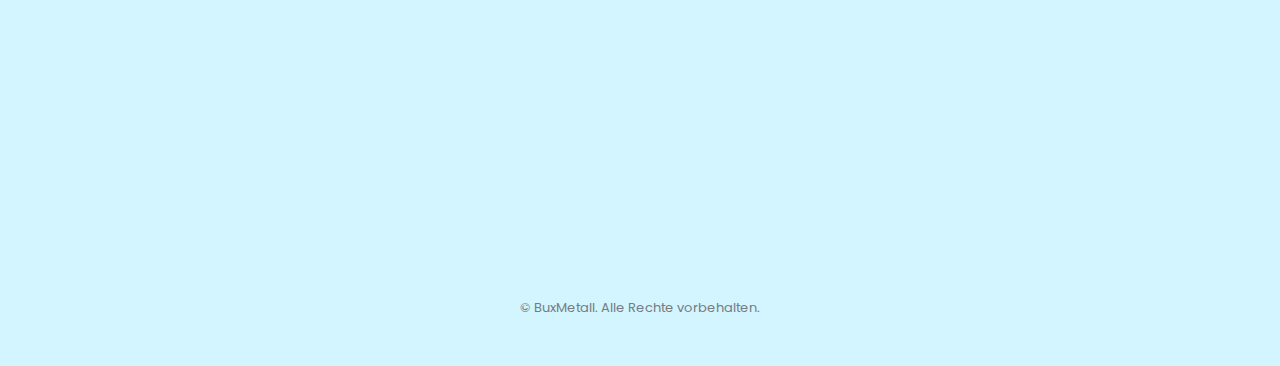
==== commit db0edf50: "Update index.html" ====
--- a/index.html
+++ b/index.html
@@ -105,7 +105,7 @@
           <h2 class="section__title-center steps__title">Der Weg zum Ziel</h2>
           <div class="steps__container grid">
             <div class="steps__card" data-reveal style="--delay: 0.1s">
-              <div class="steps__card-number">01</div>
+        
               <h2 class="steps__card-title">Planung</h2>
               <p class="steps__card-description">
                 Mit modernster Planungstechnologie und vertrauenswürdiger
@@ -113,14 +113,14 @@
               </p>
             </div>
             <div class="steps__card" data-reveal style="--delay: 0.2s">
-              <div class="steps__card-number">02</div>
+              
               <h2 class="steps__card-title">Anfertigung</h2>
               <p class="steps__card-description">
                 Die Verarbeitung Ihres Wunschprojekts.
               </p>
             </div>
             <div class="steps__card" data-reveal style="--delay: 0.3s">
-              <div class="steps__card-number">03</div>
+              <div class="ste
               <h2 class="steps__card-title">Montage</h2>
               <p class="steps__card-description">
                 Die erfolgreiche Montage Ihres Wunschprojekts.
@@ -147,27 +147,27 @@
               class="product__img"
               loading="lazy"
             />
+            <h3 class="product__title">Geländer</h3>
+          </article>
+          <article class="product__card" data-reveal style="--delay: 0.2s">
+            <div class="product__circle"></div>
+            <img
+              src="images/service2.webp"
+              alt="service"
+              class="product__img"
+              loading="lazy"
+            />
+            <h3 class="product__title">Treppenkonstruktionen</h3>
+          </article>
+          <article class="product__card" data-reveal style="--delay: 0.2s">
+            <div class="product__circle"></div>
+            <img
+              src="images/newserv.webp"
+              alt="service"
+              class="product__img"
+              loading="lazy"
+            />
             <h3 class="product__title">Balkone</h3>
-          </article>
-          <article class="product__card" data-reveal style="--delay: 0.2s">
-            <div class="product__circle"></div>
-            <img
-              src="images/service2.webp"
-              alt="service"
-              class="product__img"
-              loading="lazy"
-            />
-            <h3 class="product__title">Treppenkonstruktionen</h3>
-          </article>
-          <article class="product__card" data-reveal style="--delay: 0.2s">
-            <div class="product__circle"></div>
-            <img
-              src="images/newserv.webp"
-              alt="service"
-              class="product__img"
-              loading="lazy"
-            />
-            <h3 class="product__title">Geländer</h3>
           </article>
           <article class="product__card" data-reveal style="--delay: 0s">
             <div class="product__circle"></div>
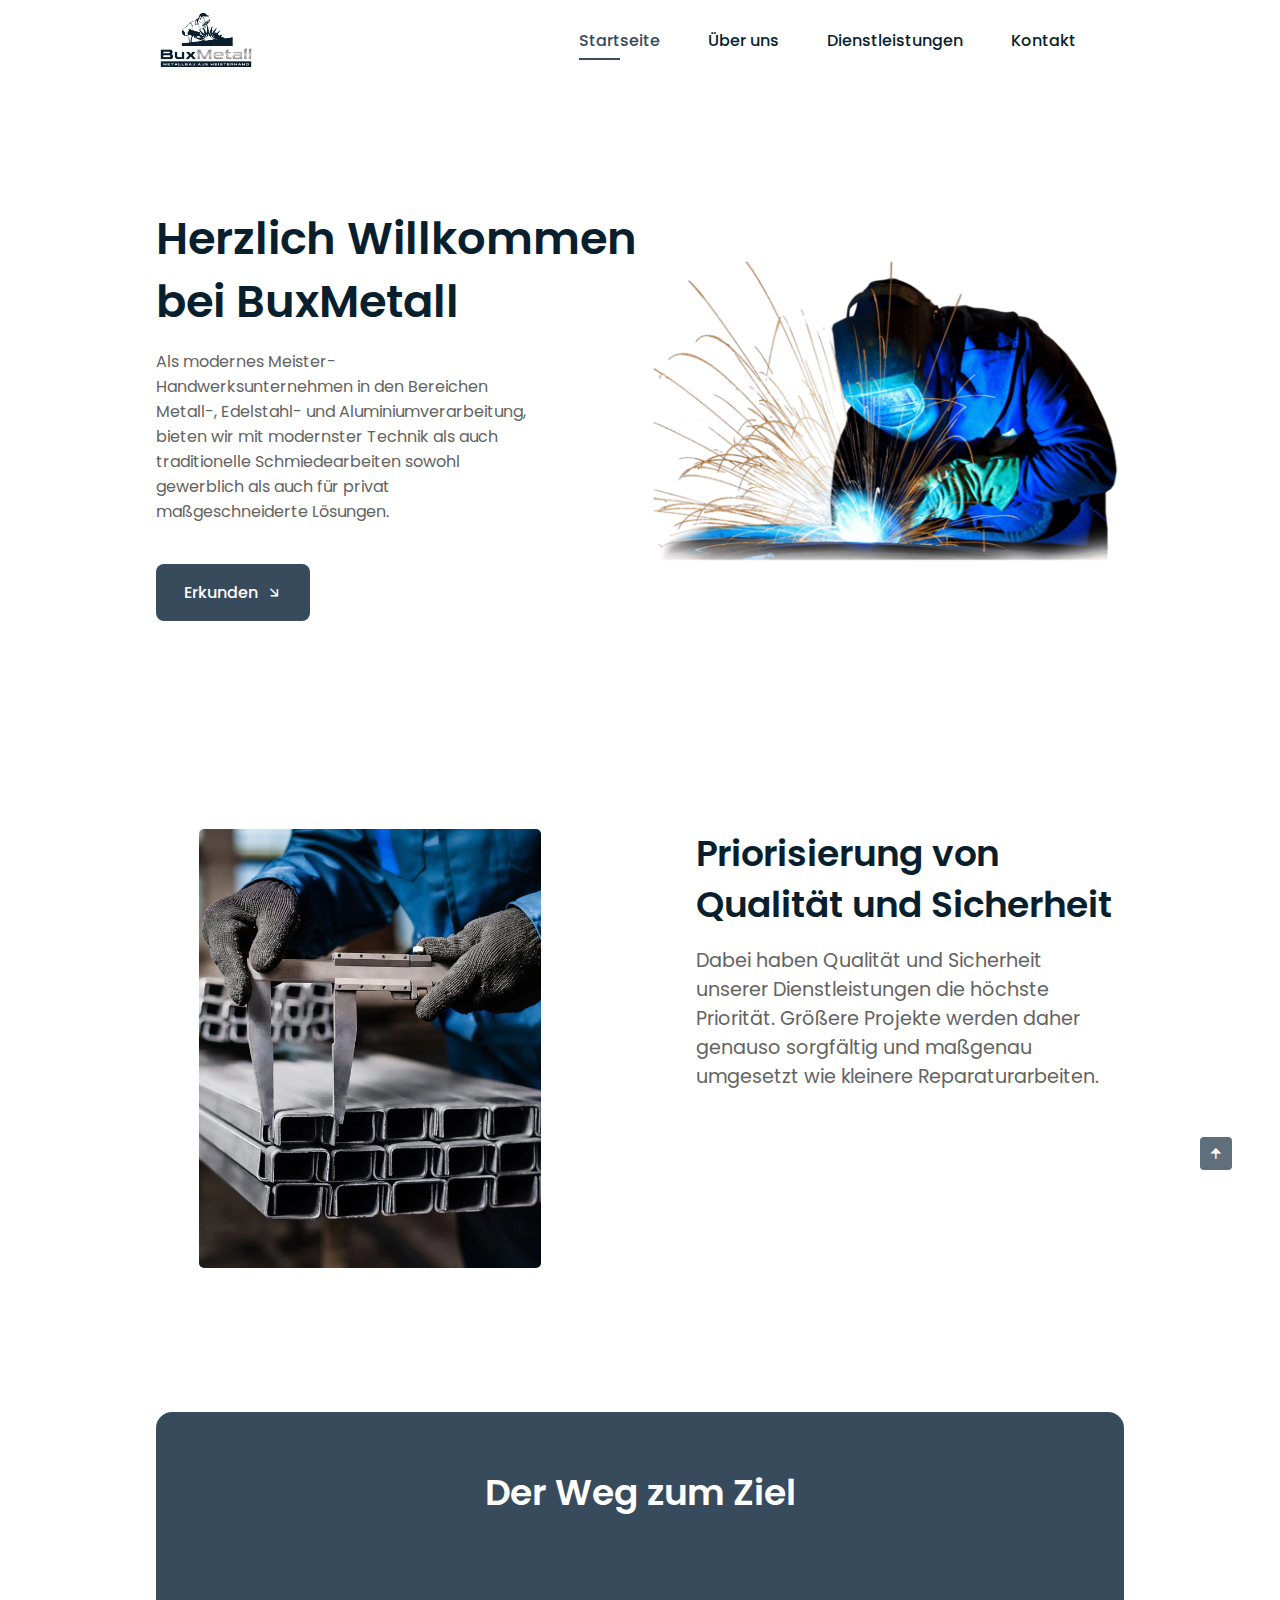
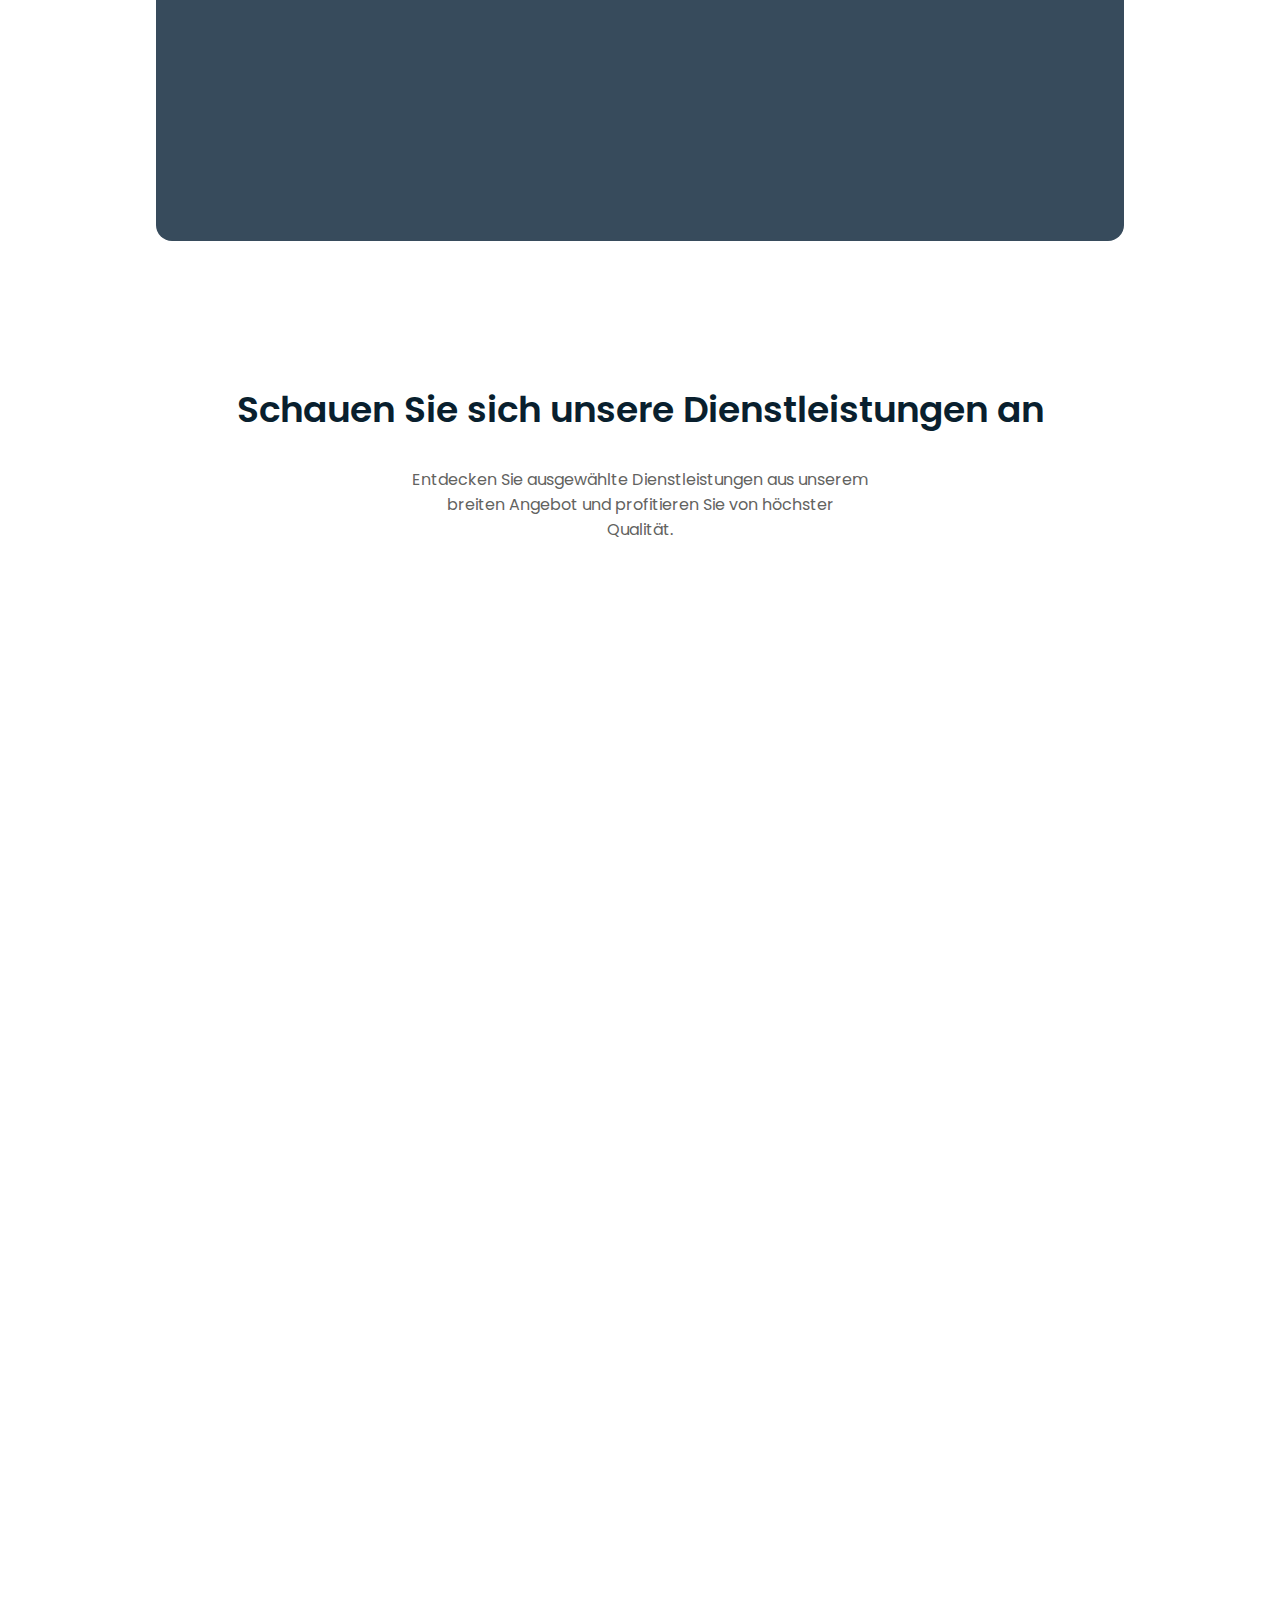
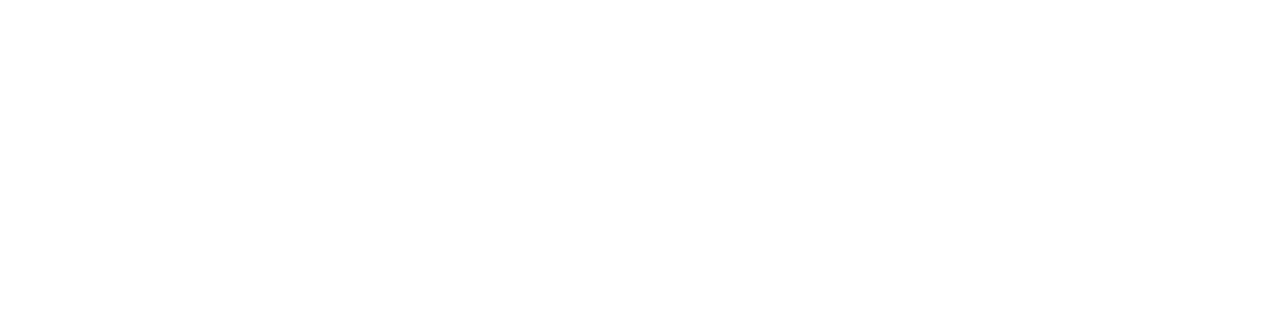
==== commit 4e352e0f: "impressum" ====
--- a/index.html
+++ b/index.html
@@ -96,7 +96,6 @@
               </p>
             </div>
           </div>
-
         </div>
       </section>
       <!-- ========== STEPS ========== -->
@@ -105,7 +104,6 @@
           <h2 class="section__title-center steps__title">Der Weg zum Ziel</h2>
           <div class="steps__container grid">
             <div class="steps__card" data-reveal style="--delay: 0.1s">
-        
               <h2 class="steps__card-title">Planung</h2>
               <p class="steps__card-description">
                 Mit modernster Planungstechnologie und vertrauenswürdiger
@@ -113,14 +111,12 @@
               </p>
             </div>
             <div class="steps__card" data-reveal style="--delay: 0.2s">
-              
               <h2 class="steps__card-title">Anfertigung</h2>
               <p class="steps__card-description">
                 Die Verarbeitung Ihres Wunschprojekts.
               </p>
             </div>
             <div class="steps__card" data-reveal style="--delay: 0.3s">
-              <div class="ste
               <h2 class="steps__card-title">Montage</h2>
               <p class="steps__card-description">
                 Die erfolgreiche Montage Ihres Wunschprojekts.
@@ -230,12 +226,8 @@
         </div>
       </section>
       <!--==================== FOOTER ====================-->
-      <footer class="footer section">
-        <div
-          class="footer__container grid container"
-          data-reveal
-          style="--delay: 0.2s"
-        >
+      <footer class="footer section" data-reveal style="--delay: 0.2s">
+        <div class="footer__container grid container">
           <div class="footer__content">
             <img
               class="footer-img"
@@ -296,7 +288,15 @@
             </ul>
           </div>
         </div>
-        <p class="footer__copy">&#169; BuxMetall. Alle Rechte vorbehalten.</p>
+        <div class="footer__links">
+          <p class="footer__copy">&#169; BuxMetall. Alle Rechte vorbehalten.</p>
+          <div class="footer__links-link-holder">
+            <a href="./Impressum.html" class="footer__links-link"
+              ><p>Impressum</p></a
+            >
+            <a href="" class="footer__links-link">Datenschutzerklärung</a>
+          </div>
+        </div>
       </footer>
       <!-- ========== SCROLL UP ========== -->
       <a href="#" class="scrollup" id="scroll-up">
--- a/css/master.css
+++ b/css/master.css
@@ -422,24 +422,7 @@
   -ms-border-radius: 1rem;
   -o-border-radius: 1rem;
 }
-.steps__card-number {
-  display: inline-block;
-  background-color: var(--first-color-alt);
-  padding: 0.5rem 0.75rem;
-  transition: 0.3s;
-  -webkit-transition: 0.3s;
-  -moz-transition: 0.3s;
-  -ms-transition: 0.3s;
-  -o-transition: 0.3s;
-  border-radius: 0.25rem;
-  -webkit-border-radius: 0.25rem;
-  -moz-border-radius: 0.25rem;
-  -ms-border-radius: 0.25rem;
-  -o-border-radius: 0.25rem;
-  font-size: var(--h2-font-size);
-  margin-bottom: var(--mb-1-5);
-  color: #fff;
-}
+
 .steps__card-description {
   font-size: var(--small-font-size);
 }
@@ -451,7 +434,9 @@
   -ms-transform: translateY(-0.25rem);
   -o-transform: translateY(-0.25rem);
 }
-
+.steps__card-title {
+  margin-bottom: 1rem;
+}
 /*=============== PRODUCTS ===============*/
 
 .product__description {
@@ -727,11 +712,44 @@
 .footer__card {
   width: 35px;
 }
+.footer__links {
+  display: flex;
+  flex-direction: column;
+  justify-content: center;
+  align-items: center;
+  gap: 2rem;
+  margin: 3rem 0;
+}
+.footer__links-link-holder {
+  display: flex;
+  gap: 1rem;
+}
+
+.footer__links-link {
+  position: relative;
+  font-size: 0.9rem;
+  color: var(--title-color);
+}
+
+.footer__links-link::after {
+  position: absolute;
+  content: "";
+  top: 20px;
+  left: 0;
+  width: 100%;
+  height: 1px;
+  background-color: var(--title-color);
+  opacity: 0;
+  transition: 0.3s ease-in-out;
+}
+.footer__links-link:hover::after {
+  opacity: 0.5;
+}
 .footer__copy {
   color: var(--text-color-light);
-  font-size: var(--smaller-font-size);
+  font-size: 0.85rem;
+  font-weight: bold;
   text-align: center;
-  margin: 5rem 0 1rem;
 }
 /*=============== SCROLLUP ===============*/
 .scrollup {
@@ -907,6 +925,10 @@
   .footer__social-link {
     font-size: 3rem;
   }
+
+  .footer__links {
+    flex-direction: row;
+  }
 }
 /* LARGE MEDIA */
 @media screen and (min-width: 992px) {
@@ -973,9 +995,6 @@
     align-items: center;
     justify-items: center;
   }
-  .footer__copy {
-    margin: 7rem 0 2rem;
-  }
 }
 
 @media screen and (min-width: 1200px) {
@@ -989,3 +1008,59 @@
     max-width: 1100px;
   }
 }
+
+/*=============== IMPRESSUM ===============*/
+
+.impressum__container {
+  margin-block-start: 10rem;
+}
+
+.impressum__container-header h1 {
+  position: relative;
+  text-align: center;
+  font-size: 2.25rem;
+  color: var(--title-color);
+  margin-bottom: 5rem;
+  padding-bottom: 2rem;
+}
+
+.impressum__container-header h1::after {
+  position: absolute;
+  top: 100%;
+  left: 0;
+  width: 100%;
+  height: 1px;
+  content: "";
+  background-color: var(--text-color);
+}
+
+.impressum__container-content {
+  padding: 3rem;
+}
+
+.impressum__container-content-title {
+  font-size: 1.25rem;
+  color: var(--first-color-alt);
+  font-weight: bold;
+  margin-bottom: 1.5rem;
+}
+
+.impressum__container-content-text {
+  line-height: 1.7rem;
+  margin-bottom: 1.5rem;
+}
+
+.impressum__container-content-subtitle {
+  color: var(--first-color-alt);
+  margin-bottom: 0.75rem;
+}
+
+@media screen and (max-width: 360px) {
+  .impressum__container-content-title {
+    font-size: 5vw;
+  }
+  .impressum__container-content-title,
+  .impressum__container-content-text {
+    font-size: 4vw;
+  }
+}
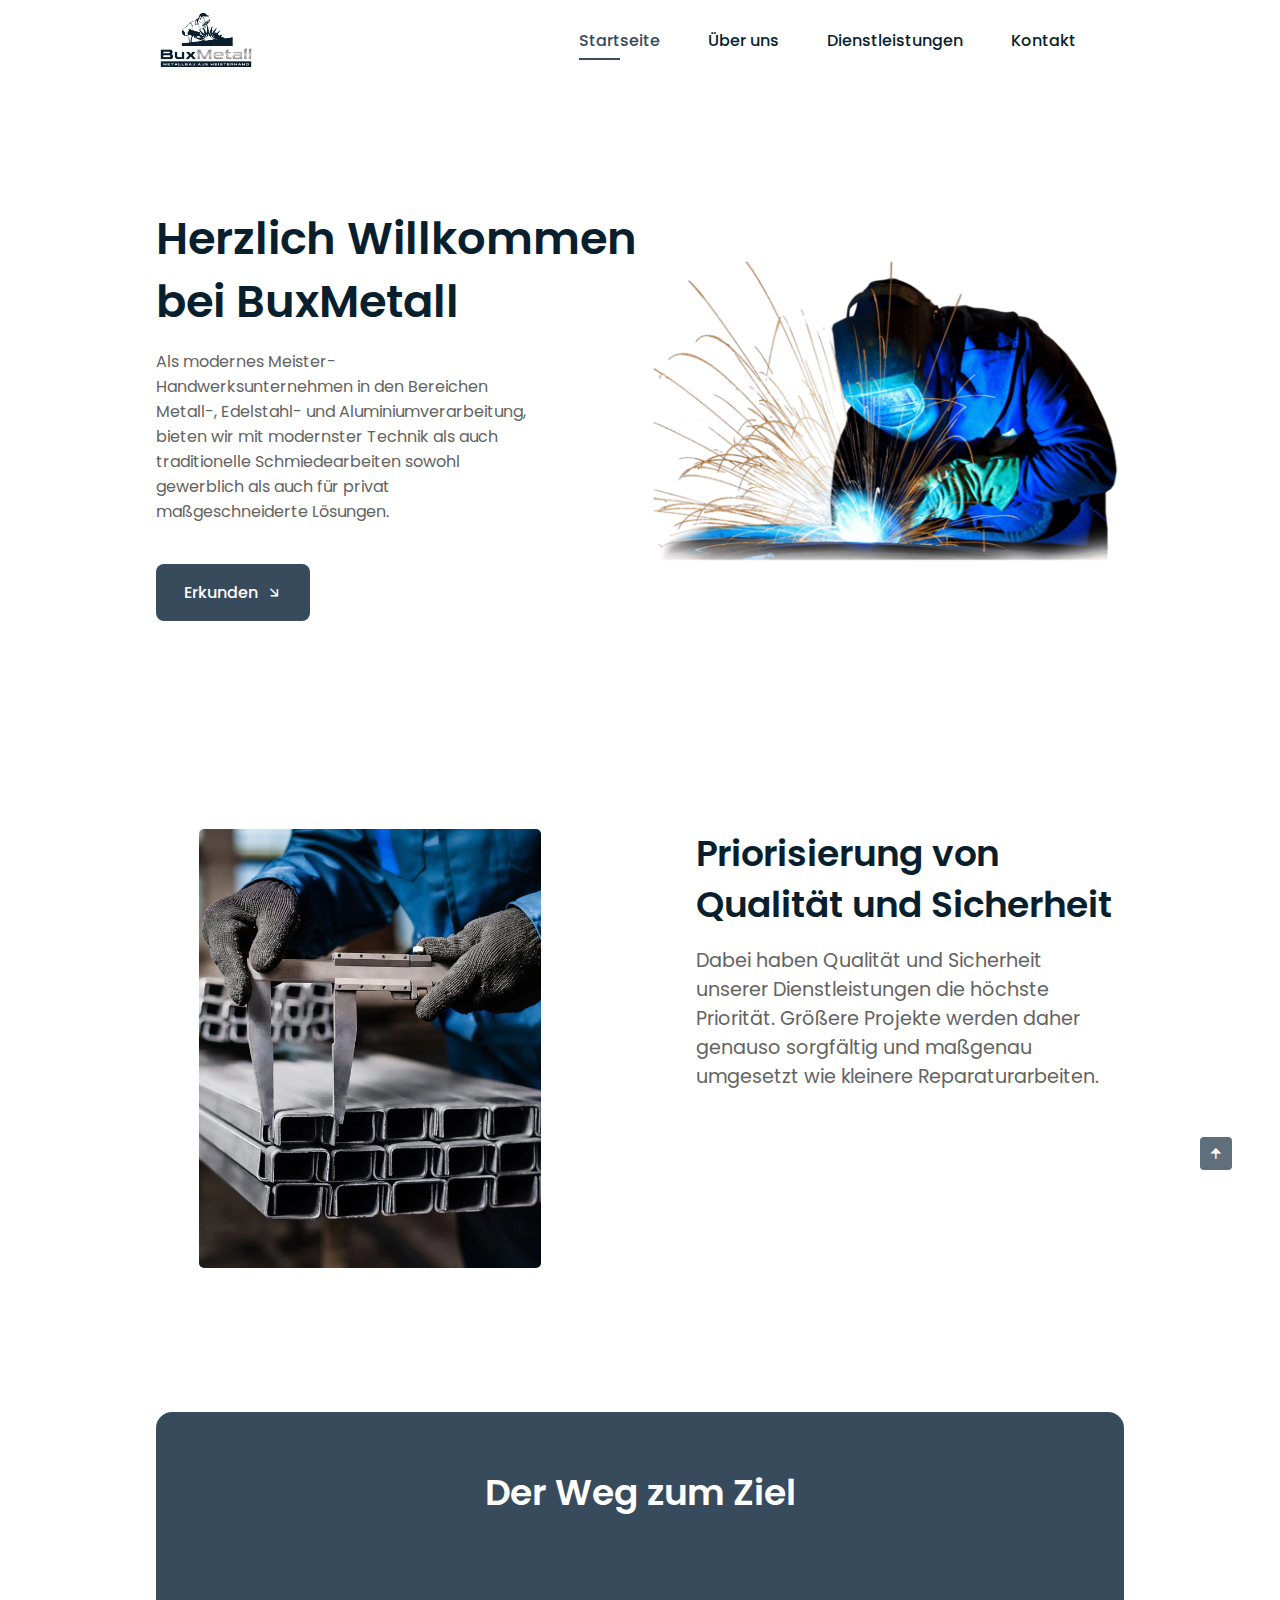
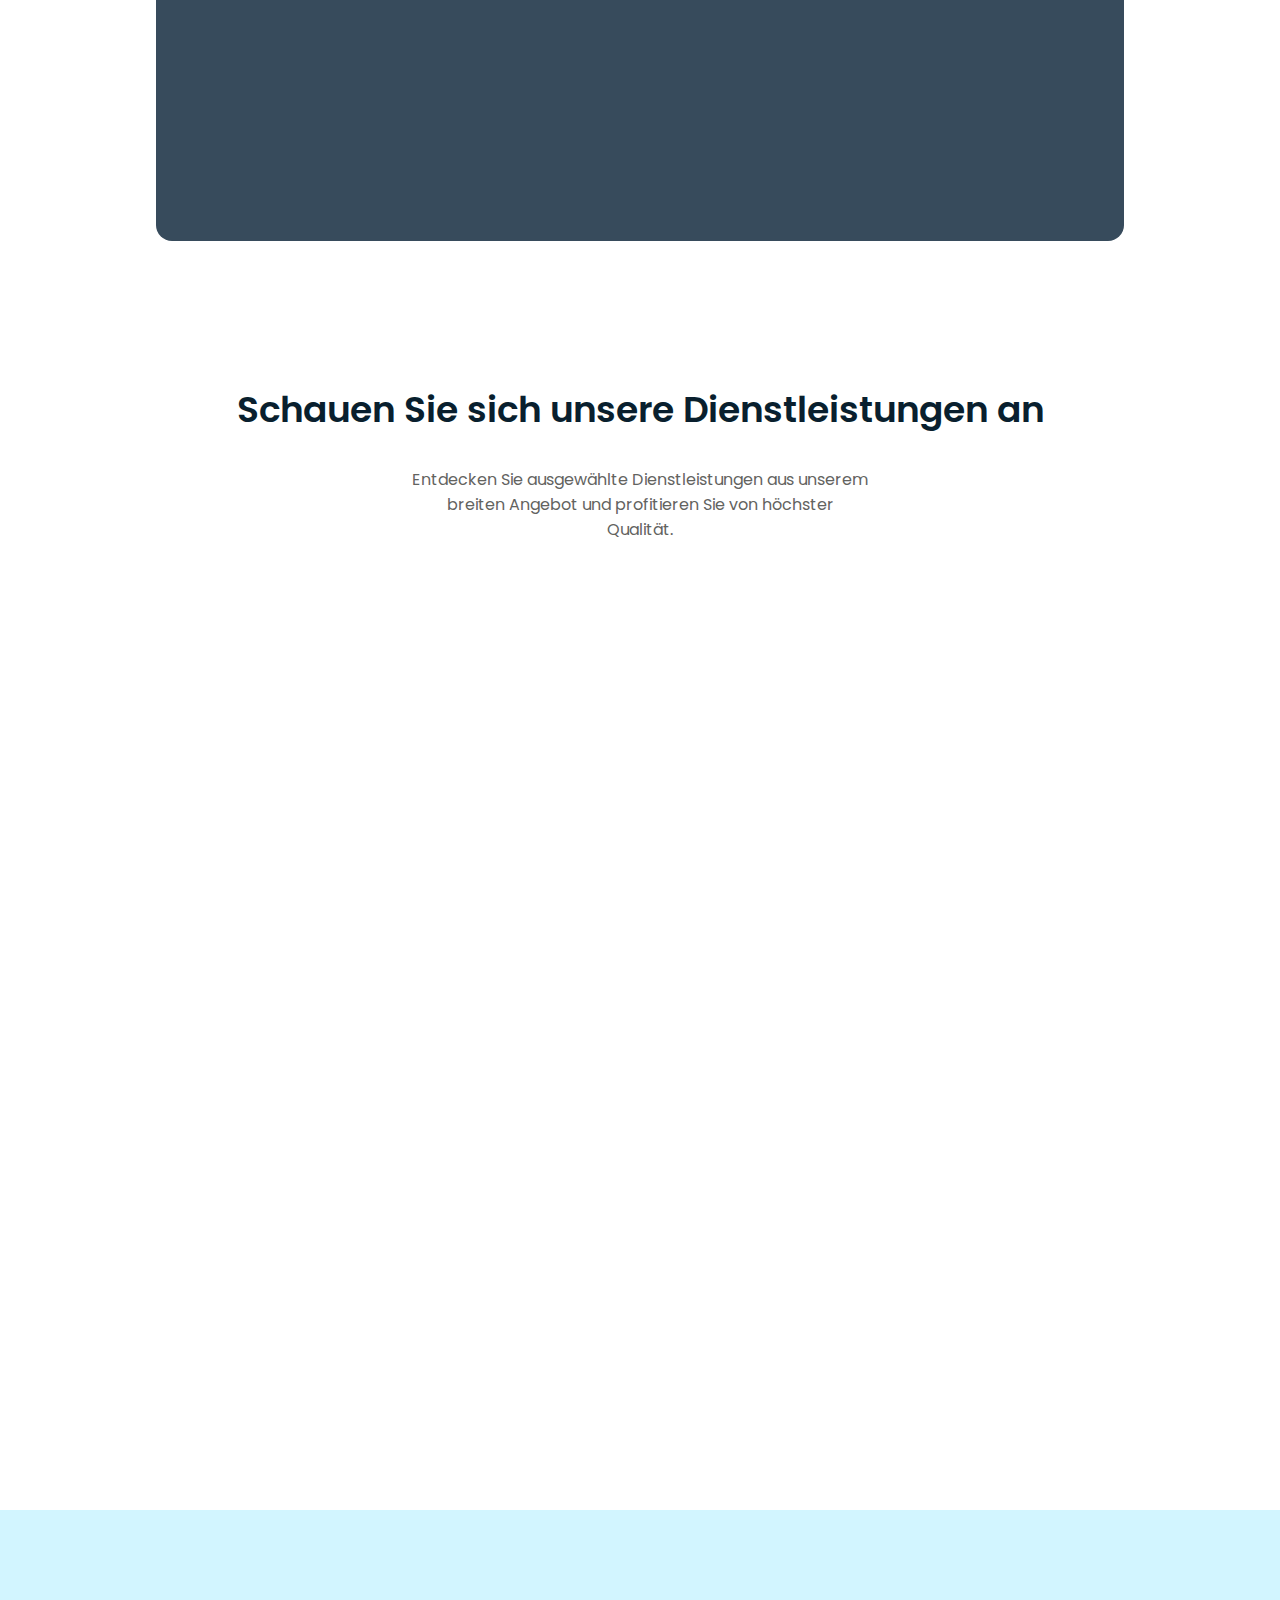
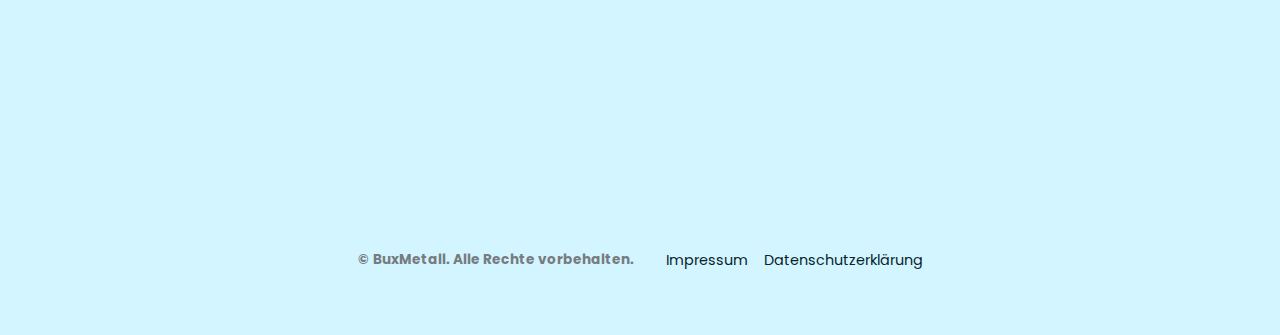
==== commit 22a4a69f: "impress cont" ====
--- a/index.html
+++ b/index.html
@@ -201,13 +201,13 @@
       <!--==================== CONTACT ====================-->
       <section class="contact section container" id="contact">
         <div class="contact__container grid">
-          <div class="contact__box" data-reveal="left" style="--delay: 0.2s">
+          <div class="contact__box" data-reveal="left" style="--delay: 0s">
             <h2 class="section__title">
               Kontaktieren Sie uns gerne. Wir erstellen Ihnen ein Angebot für
               Ihr persönliches Projekt.
             </h2>
           </div>
-          <div class="contact__data" data-reveal="right" style="--delay: 0.2s">
+          <div class="contact__data" data-reveal="right" style="--delay: 0s">
             <div class="contact__information">
               <h3 class="contact__subtitle">Telefonische Erreichbarkeit</h3>
               <span class="contact__description">
@@ -226,8 +226,8 @@
         </div>
       </section>
       <!--==================== FOOTER ====================-->
-      <footer class="footer section" data-reveal style="--delay: 0.2s">
-        <div class="footer__container grid container">
+      <footer class="footer section" >
+        <div class="footer__container grid container" data-reveal style="--delay: 0.2s">
           <div class="footer__content">
             <img
               class="footer-img"
@@ -292,9 +292,9 @@
           <p class="footer__copy">&#169; BuxMetall. Alle Rechte vorbehalten.</p>
           <div class="footer__links-link-holder">
             <a href="./Impressum.html" class="footer__links-link"
-              ><p>Impressum</p></a
+              >Impressum</a
             >
-            <a href="" class="footer__links-link">Datenschutzerklärung</a>
+            <a href="./Datenschutzerklärung.html" class="footer__links-link">Datenschutzerklärung</a>
           </div>
         </div>
       </footer>
--- a/css/master.css
+++ b/css/master.css
@@ -1055,6 +1055,14 @@
   margin-bottom: 0.75rem;
 }
 
+.impressum__container-content-bigtitle{
+  margin-bottom: 1rem;
+}
+.impressum__container-content-list{
+  list-style: initial;
+  padding-left: 2.5rem;
+}
+
 @media screen and (max-width: 360px) {
   .impressum__container-content-title {
     font-size: 5vw;
